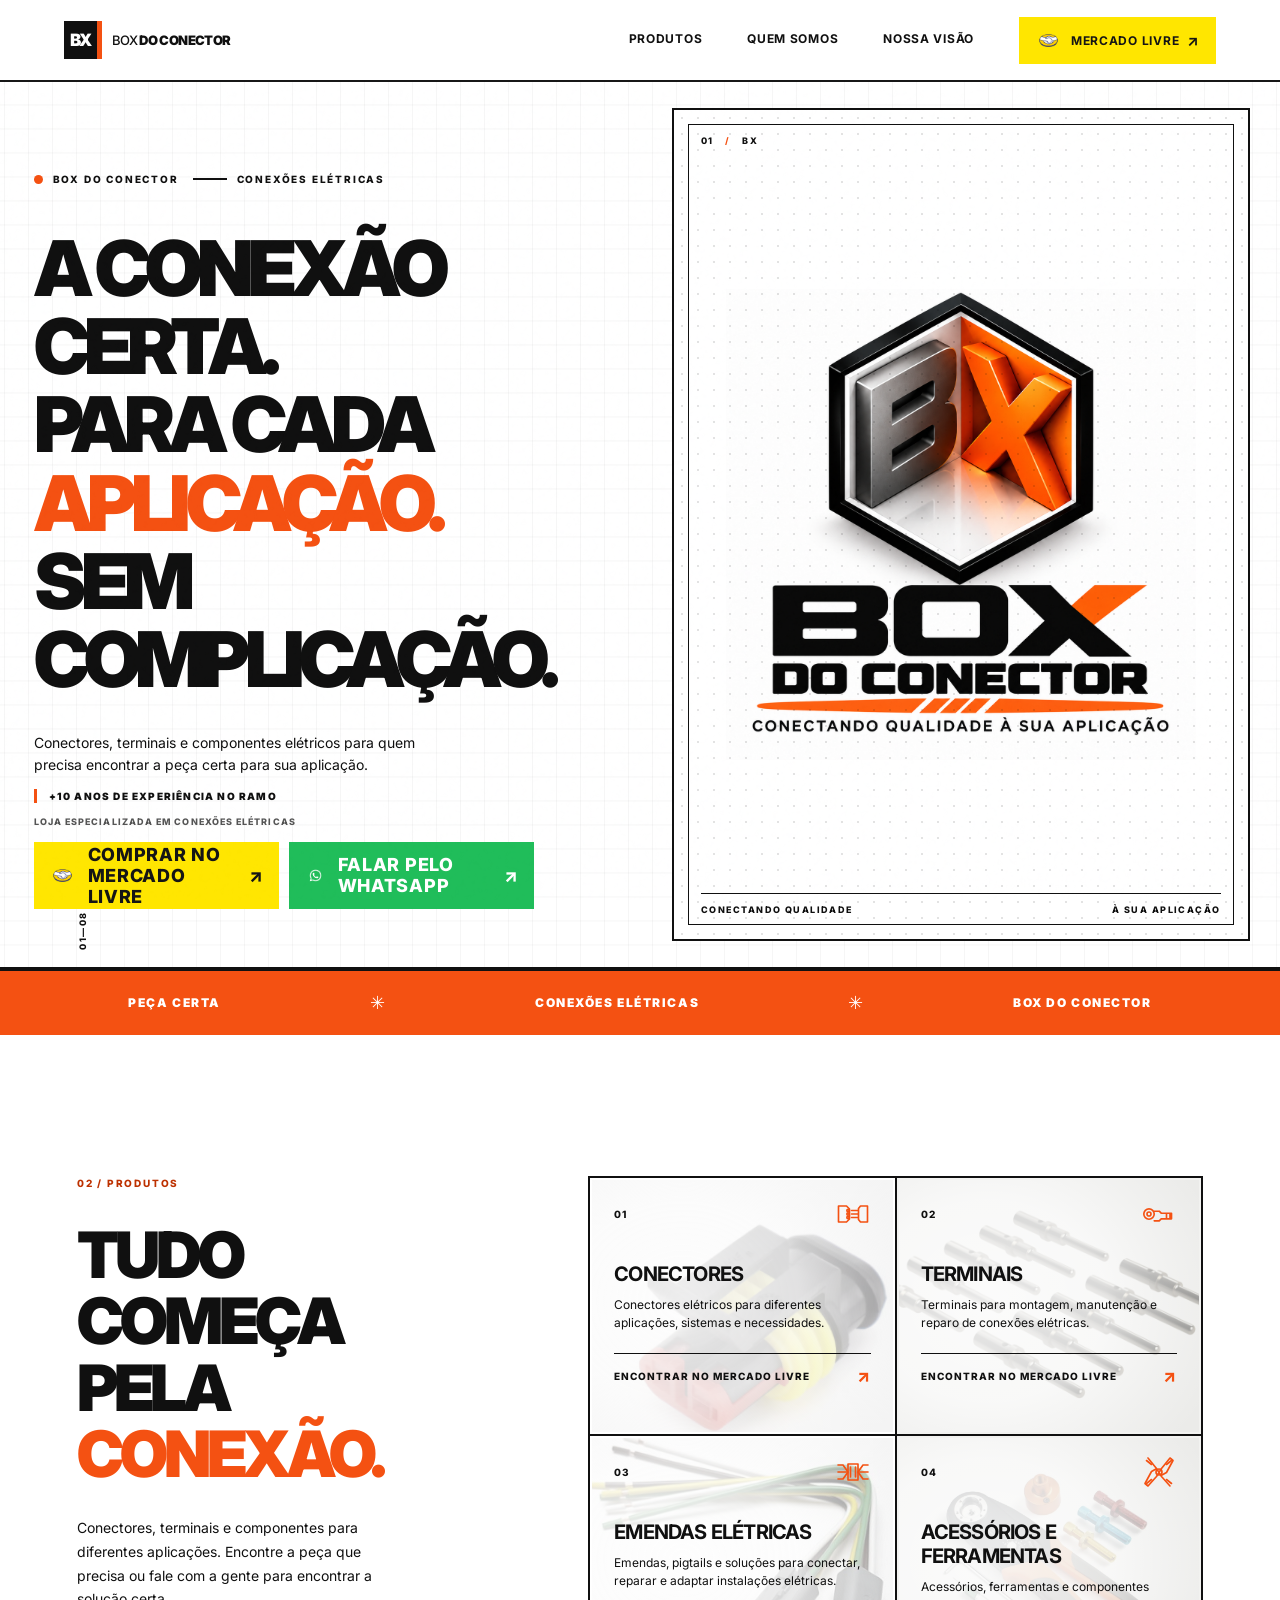
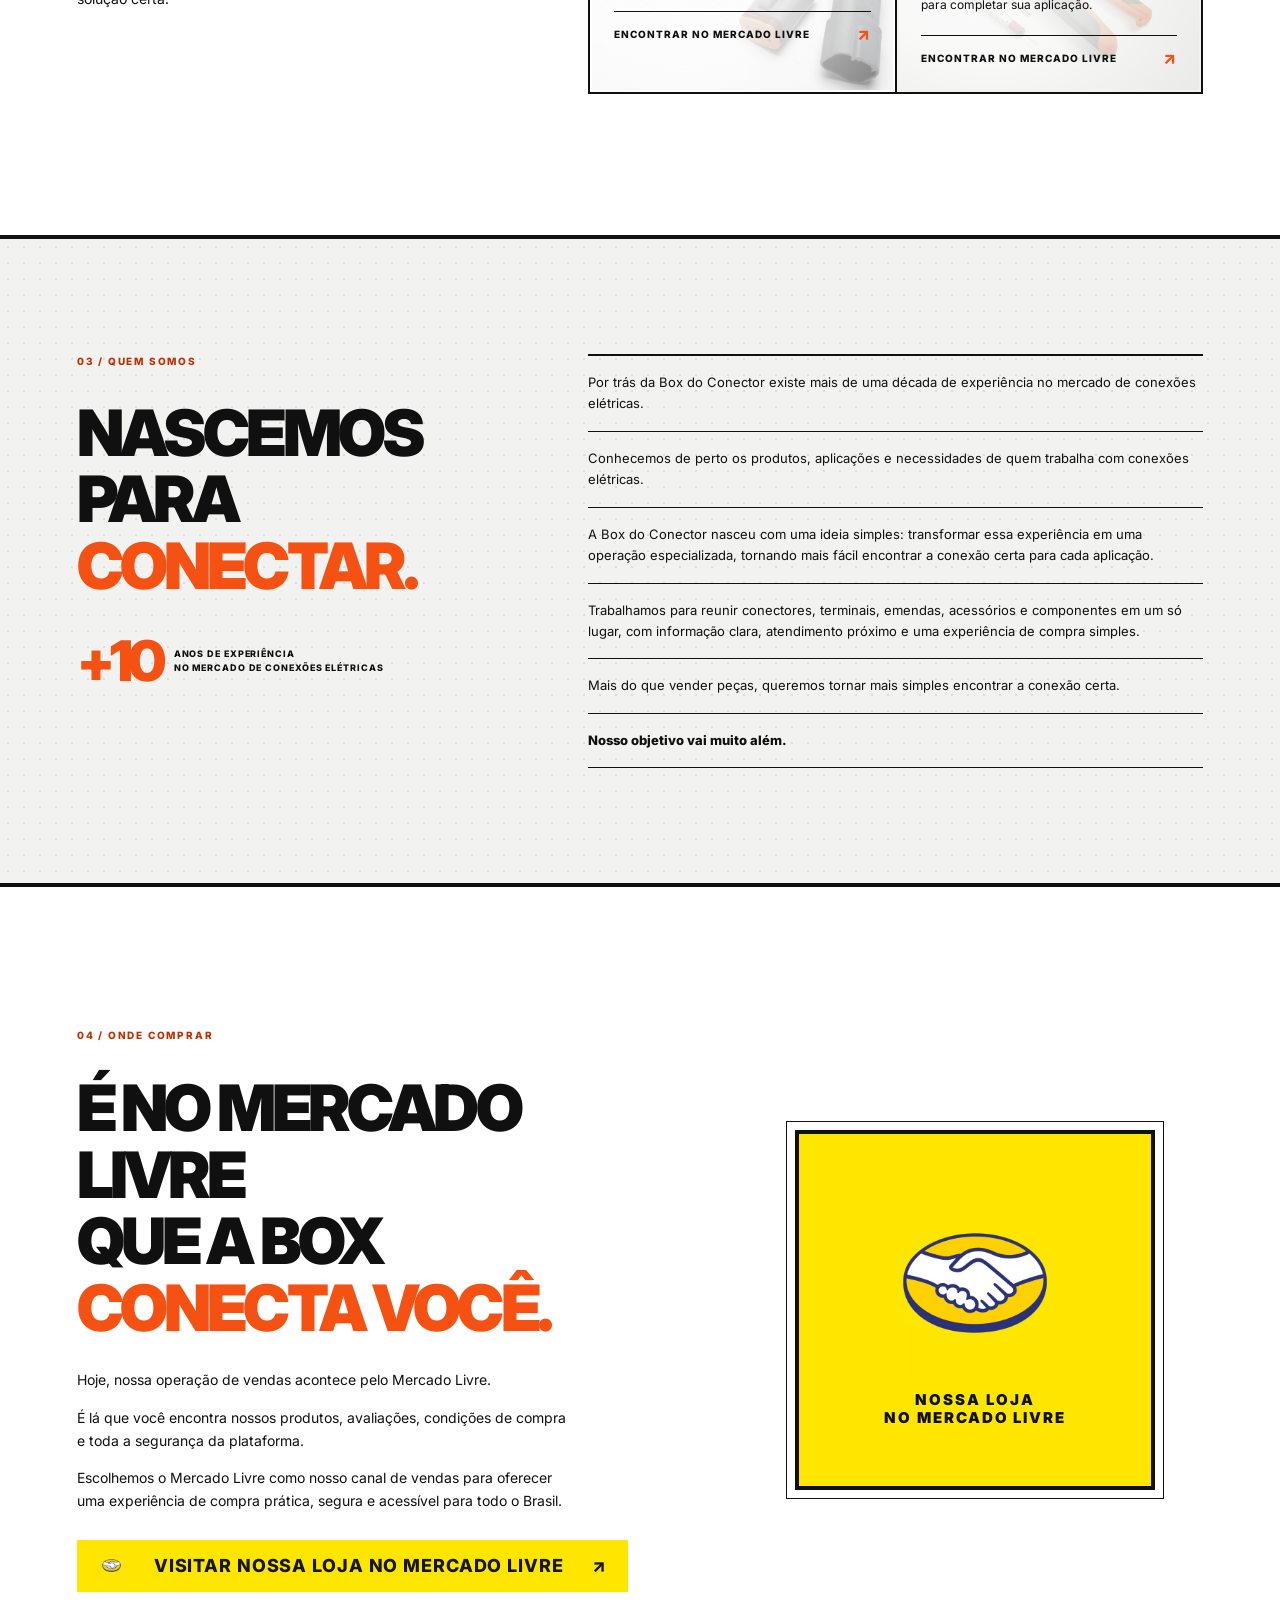
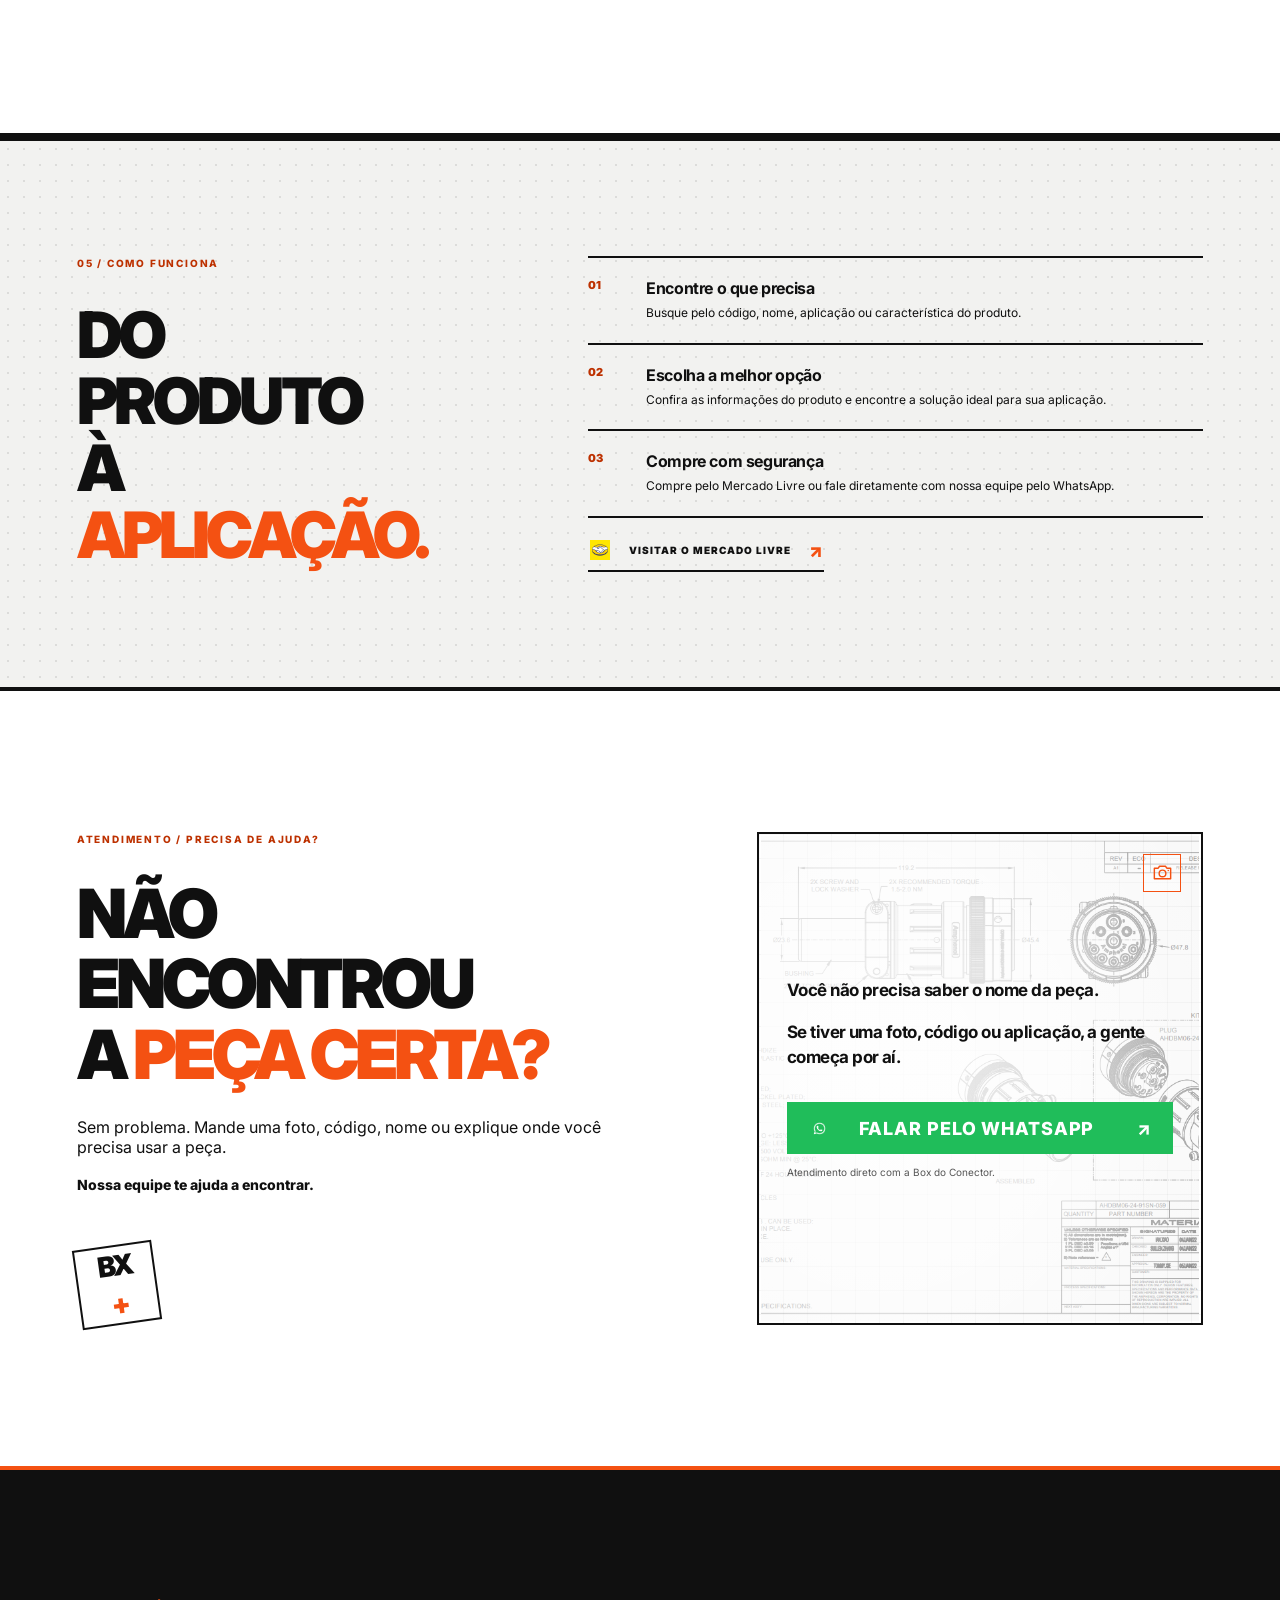
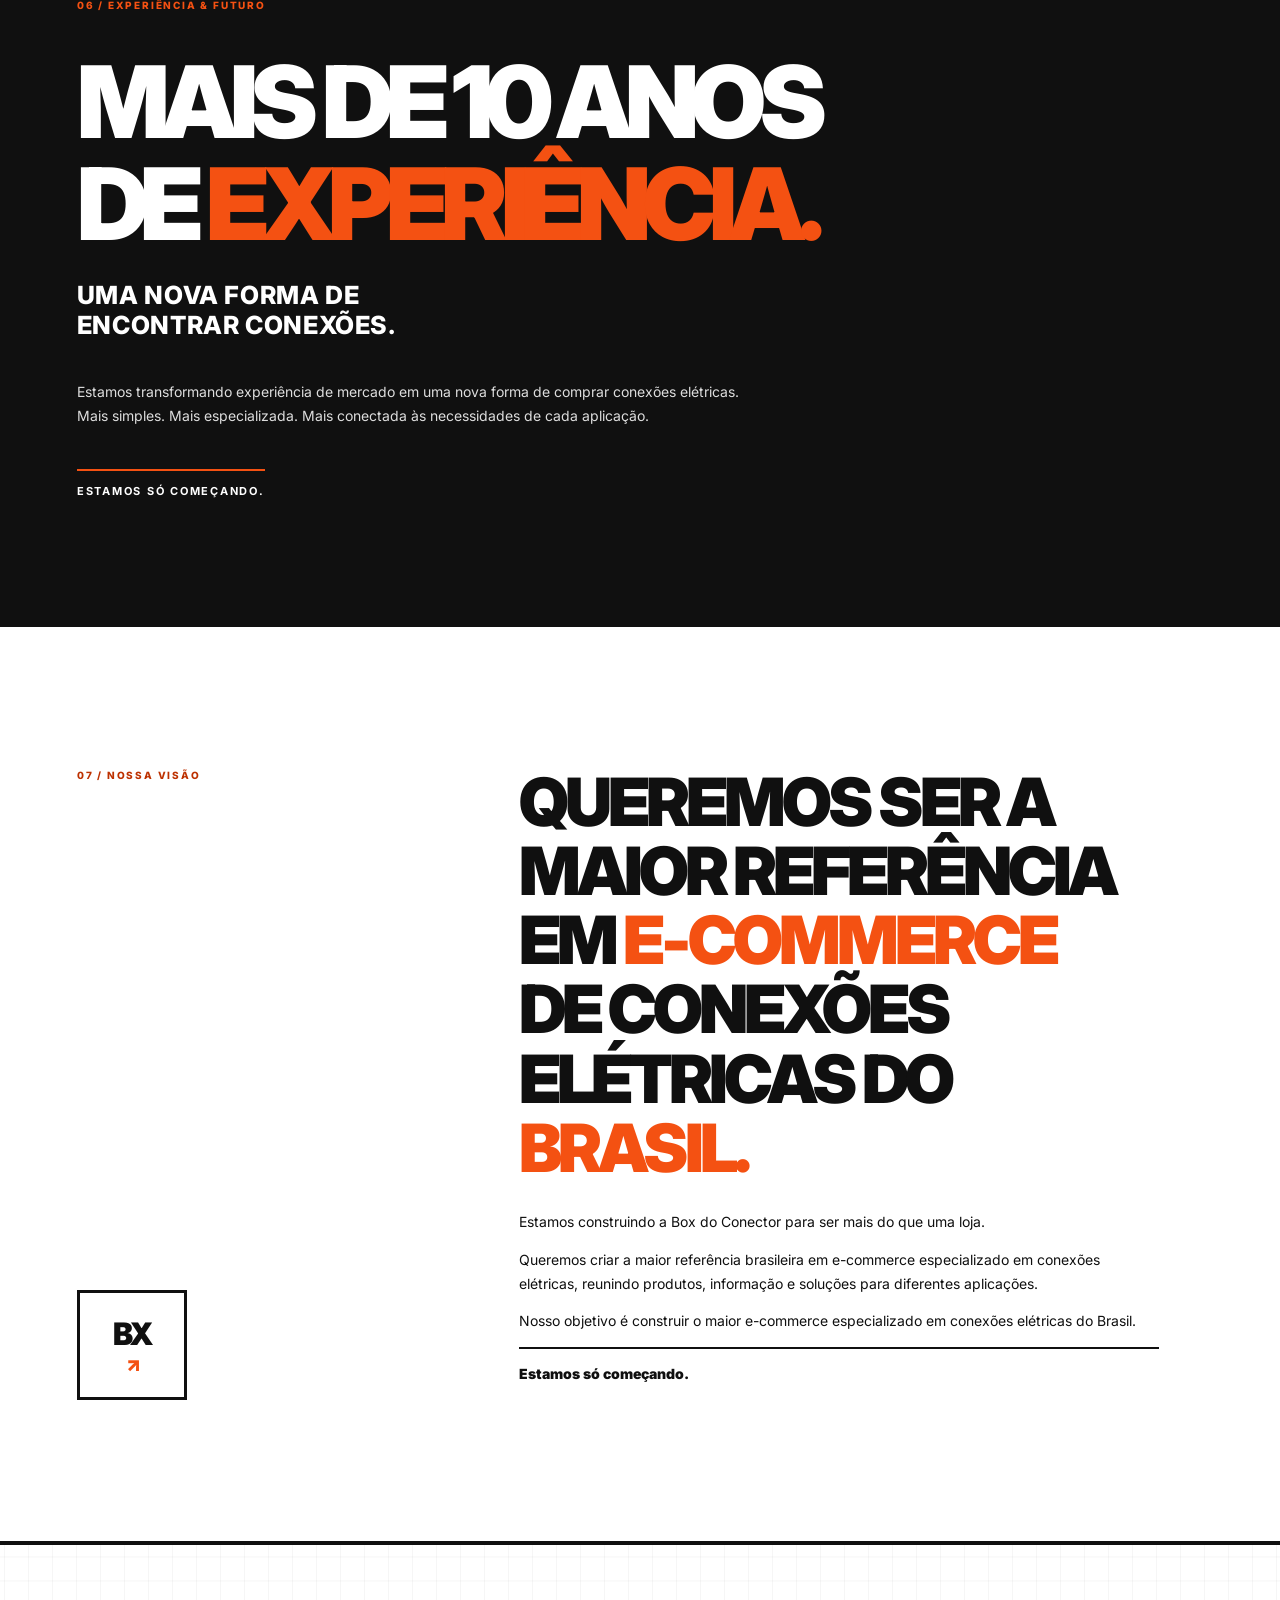
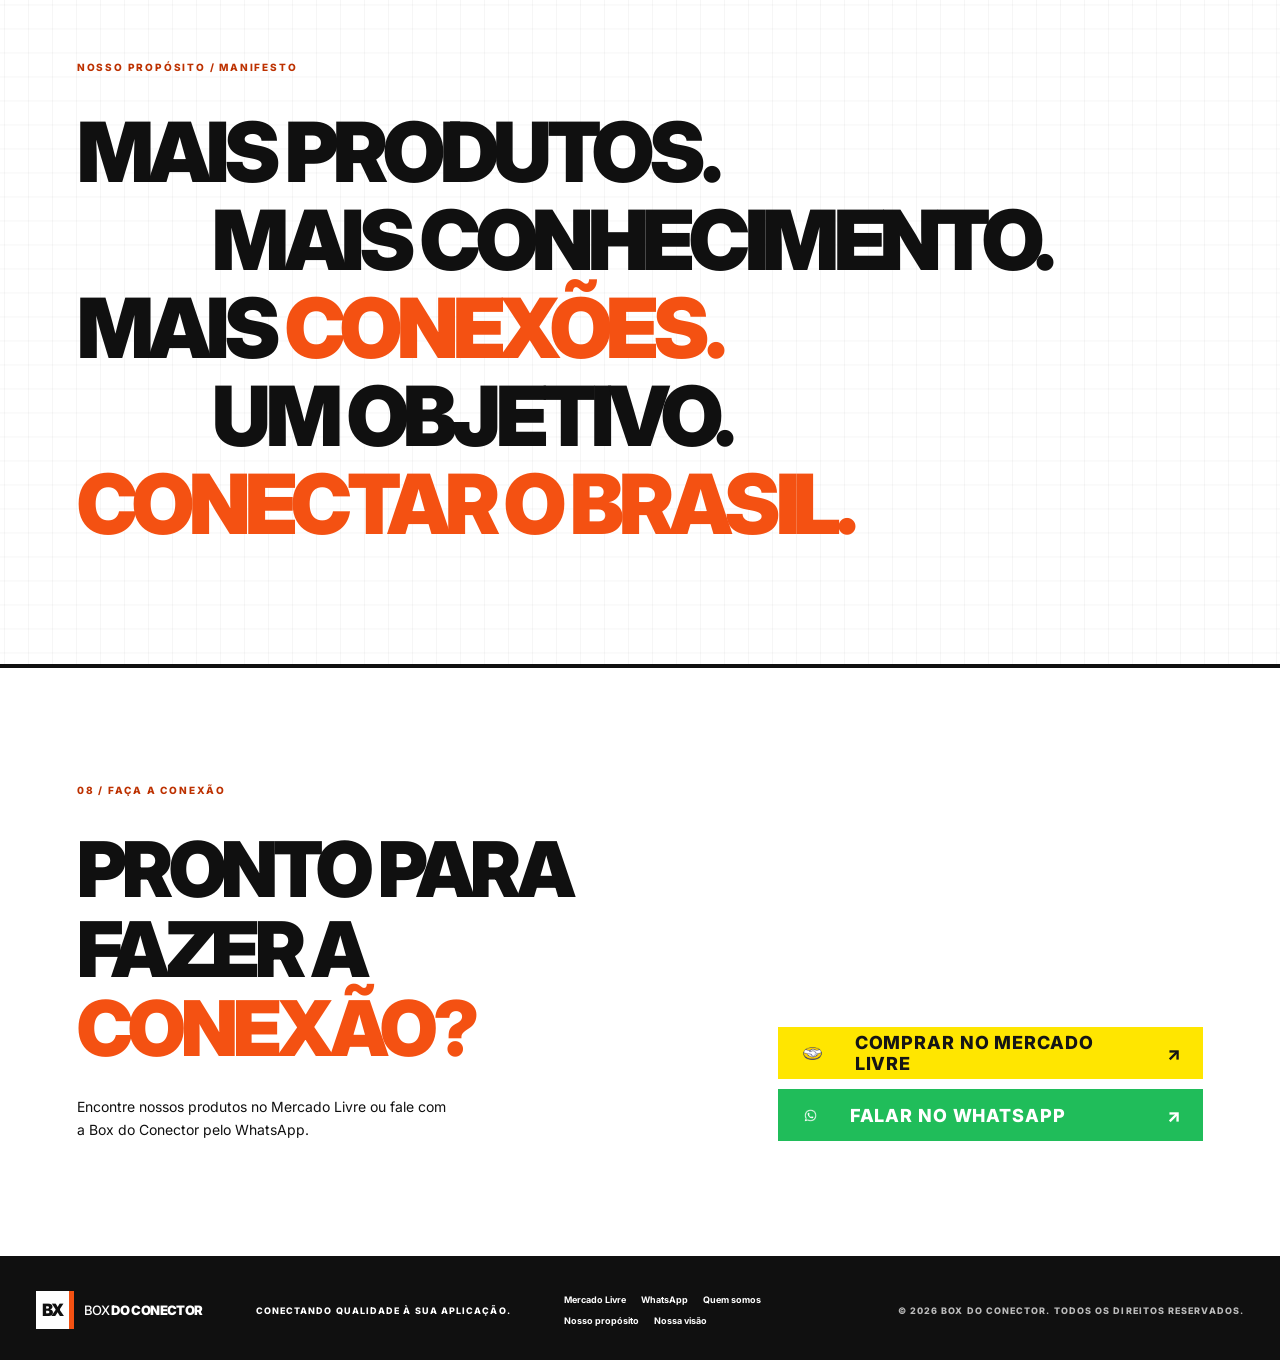
==== index.html @ 8b1589ef "Add files via upload" ====
<!doctype html>
<html lang="pt-BR">
  <head>
    <meta charset="utf-8" />
    <meta name="viewport" content="width=device-width, initial-scale=1" />
    <meta name="theme-color" content="#ffffff" />
    <meta name="description" content="Box do Conector: conectores, terminais e componentes elétricos. Mais de 10 anos de experiência no ramo de conexões elétricas." />
    <title>Box do Conector — Conectando qualidade à sua aplicação</title>
    <link rel="preconnect" href="https://fonts.googleapis.com" />
    <link rel="preconnect" href="https://fonts.gstatic.com" crossorigin />
    <link href="https://fonts.googleapis.com/css2?family=Inter:wght@400;500;600;700;800;900&display=swap" rel="stylesheet" />
    <link rel="stylesheet" href="styles.css" />
    <script src="config.js" defer></script>
    <script src="script.js" defer></script>
  </head>
  <body>
    <a class="skip-link" href="#conteudo">Pular para o conteúdo</a>
    <header class="site-header">
      <a class="brand" href="#inicio" aria-label="Box do Conector, início">
        <span class="brand-mark" aria-hidden="true">BX</span>
        <span class="brand-name">BOX <b>DO CONECTOR</b></span>
      </a>
      <button class="menu-toggle" type="button" aria-expanded="false" aria-controls="site-nav">
        <span class="menu-icon" aria-hidden="true"></span><span class="menu-label">Menu</span>
      </button>
      <nav class="site-nav" id="site-nav" aria-label="Navegação principal">
        <a href="#produtos">Produtos</a>
        <a href="#quem-somos">Quem somos</a>
        <a href="#visao">Nossa visão</a>
        <a class="nav-cta button-market external-link" data-destination="mercadoLivre" target="_blank" rel="noopener noreferrer"><img class="market-icon" src="mercado-livre.avif" alt="" /><span>Mercado Livre</span><span aria-hidden="true">↗</span></a>
      </nav>
    </header>

    <main id="conteudo">
      <section class="hero swiss-grid" id="inicio" aria-labelledby="hero-title">
        <div class="hero-copy">
          <p class="eyebrow"><span class="signal-dot"></span> BOX DO CONECTOR <span class="eyebrow-rule"></span> CONEXÕES ELÉTRICAS</p>
          <h1 id="hero-title">A CONEXÃO<br />CERTA.<br />PARA CADA<br /><span>APLICAÇÃO.</span><br />SEM<br />COMPLICAÇÃO.</h1>
          <div class="hero-bottom hero-bottom-stack">
            <p>Conectores, terminais e componentes elétricos para quem precisa encontrar a peça certa para sua aplicação.</p>
            <p class="experience-tag">+10 ANOS DE EXPERIÊNCIA NO RAMO</p>
            <p class="position-tag">LOJA ESPECIALIZADA EM CONEXÕES ELÉTRICAS</p>
            <div class="hero-actions">
              <a class="button button-market external-link" data-destination="mercadoLivre" target="_blank" rel="noopener noreferrer"><img class="market-icon" src="mercado-livre.avif" alt="" /><span>Comprar no Mercado Livre</span><span aria-hidden="true">↗</span></a>
              <a class="button button-whatsapp external-link" data-destination="whatsapp" target="_blank" rel="noopener noreferrer"><img class="whatsapp-icon" src="whatsapp.webp" alt="" /><span>Falar pelo WhatsApp</span><span aria-hidden="true">↗</span></a>
            </div>
          </div>
        </div>
        <div class="hero-art" aria-label="Logo Box do Conector">
          <div class="art-index">01 <span>/</span> BX</div>
          <img src="logo-box-do-conector.png" alt="Logo Box do Conector em laranja e preto" />
          <div class="art-caption"><span>CONECTANDO QUALIDADE</span><span>À SUA APLICAÇÃO</span></div>
        </div>
        <div class="hero-index" aria-hidden="true">01—08</div>
      </section>

      <section class="ticker" aria-label="Slogan da Box do Conector">
        <span>PEÇA CERTA</span><i aria-hidden="true">✳</i><span>CONEXÕES ELÉTRICAS</span><i aria-hidden="true">✳</i><span>BOX DO CONECTOR</span>
      </section>

      <section class="section solutions" id="produtos" aria-labelledby="products-title">
        <div class="section-heading">
          <p class="section-number">02 / PRODUTOS</p>
          <h2 id="products-title">TUDO<br />COMEÇA<br />PELA<br /><span>CONEXÃO.</span></h2>
          <p class="section-intro">Conectores, terminais e componentes para diferentes aplicações. Encontre a peça que precisa ou fale com a gente para encontrar a solução certa.</p>
        </div>
        <div class="solution-grid">
          <article class="solution-card card-connectors">
            <span class="card-number">01</span><svg class="card-symbol symbol-connectors" viewBox="0 0 36 36" aria-hidden="true"><path d="M3.5 10h8l3 3v10l-3 3h-8z"/><circle cx="13" cy="14.5" r="1.15"/><circle cx="13" cy="18" r="1.15"/><circle cx="13" cy="21.5" r="1.15"/><path d="M32.5 10h-7l-2 2.5v11l2 2.5h7zM16.5 14.5h7M16.5 18h7M16.5 21.5h7"/></svg>
            <h3>Conectores</h3><p>Conectores elétricos para diferentes aplicações, sistemas e necessidades.</p><a class="external-link" data-destination="mercadoLivre" target="_blank" rel="noopener noreferrer">Encontrar no Mercado Livre <span aria-hidden="true">↗</span></a>
          </article>
          <article class="solution-card card-muted card-terminals">
            <span class="card-number">02</span><svg class="card-symbol symbol-terminal" viewBox="0 0 36 36" aria-hidden="true"><circle cx="8" cy="18" r="5.2"/><circle cx="8" cy="18" r="2"/><path d="M13.2 15.2h5l2 2h10.3v5.6H20.2l-2 2h-5M25.5 17.2v5.6M29 17.2v5.6"/></svg>
            <h3>Terminais</h3><p>Terminais para montagem, manutenção e reparo de conexões elétricas.</p><a class="external-link" data-destination="mercadoLivre" target="_blank" rel="noopener noreferrer">Encontrar no Mercado Livre <span aria-hidden="true">↗</span></a>
          </article>
          <article class="solution-card card-splices">
            <span class="card-number">03</span><svg class="card-symbol symbol-splice" viewBox="0 0 36 36" aria-hidden="true"><path d="M3 11h5l5 7-5 7H3M33 11h-5l-5 7 5 7h5"/><path d="M13 10h10v16H13zM3 18h10M23 18h10"/><path d="M15.5 13v10M20.5 13v10"/></svg>
            <h3>Emendas elétricas</h3><p>Emendas, pigtails e soluções para conectar, reparar e adaptar instalações elétricas.</p><a class="external-link" data-destination="mercadoLivre" target="_blank" rel="noopener noreferrer">Encontrar no Mercado Livre <span aria-hidden="true">↗</span></a>
          </article>
          <article class="solution-card card-muted card-tools">
            <span class="card-number">04</span><svg class="card-symbol symbol-crimper" viewBox="0 0 36 36" aria-hidden="true"><path d="m7 4 8.5 10.5 2.5 4 2.5-4L29 4l3 2.5-6.5 12L21 21M29 32l-8.5-9.5-2.5-4-2.5 4L7 32l-3-2.5 6.5-12L15 15"/><circle cx="18" cy="18" r="3"/><path d="m5.5 6.5 5 4M30.5 6.5l-5 4M5.5 29.5l5-4M30.5 29.5l-5-4"/></svg>
            <h3>Acessórios e ferramentas</h3><p>Acessórios, ferramentas e componentes para completar sua aplicação.</p><a class="external-link" data-destination="mercadoLivre" target="_blank" rel="noopener noreferrer">Encontrar no Mercado Livre <span aria-hidden="true">↗</span></a>
          </article>
        </div>
      </section>

      <section class="process swiss-dots" id="quem-somos" aria-labelledby="about-title">
        <div class="process-title">
          <p class="section-number">03 / QUEM SOMOS</p>
          <h2 id="about-title">NASCEMOS<br />PARA<br /><span>CONECTAR.</span></h2>
          <div class="experience-number"><strong>+10</strong><span>ANOS DE EXPERIÊNCIA<br />NO MERCADO DE CONEXÕES ELÉTRICAS</span></div>
        </div>
        <div class="about-copy">
          <p>Por trás da Box do Conector existe mais de uma década de experiência no mercado de conexões elétricas.</p>
          <p>Conhecemos de perto os produtos, aplicações e necessidades de quem trabalha com conexões elétricas.</p>
          <p>A Box do Conector nasceu com uma ideia simples: transformar essa experiência em uma operação especializada, tornando mais fácil encontrar a conexão certa para cada aplicação.</p>
          <p>Trabalhamos para reunir conectores, terminais, emendas, acessórios e componentes em um só lugar, com informação clara, atendimento próximo e uma experiência de compra simples.</p>
          <p>Mais do que vender peças, queremos tornar mais simples encontrar a conexão certa.</p>
          <p class="about-emphasis">Nosso objetivo vai muito além.</p>
        </div>
      </section>

      <section class="market section" id="mercado-livre" aria-labelledby="market-title">
        <div class="market-copy">
          <p class="section-number">04 / ONDE COMPRAR</p>
          <h2 id="market-title">É NO MERCADO LIVRE<br />QUE A BOX <span>CONECTA VOCÊ.</span></h2>
          <p>Hoje, nossa operação de vendas acontece pelo Mercado Livre.</p>
          <p>É lá que você encontra nossos produtos, avaliações, condições de compra e toda a segurança da plataforma.</p>
          <p>Escolhemos o Mercado Livre como nosso canal de vendas para oferecer uma experiência de compra prática, segura e acessível para todo o Brasil.</p>
          <a class="button button-market external-link" data-destination="mercadoLivre" target="_blank" rel="noopener noreferrer"><img class="market-icon" src="mercado-livre.avif" alt="" /><span>Visitar nossa loja no Mercado Livre</span><span aria-hidden="true">↗</span></a>
        </div>
        <div class="market-stamp"><img src="mercado-livre.avif" alt="Logo do Mercado Livre" /><span>NOSSA LOJA<br />NO MERCADO LIVRE</span></div>
      </section>

      <section class="process swiss-dots" id="processo" aria-labelledby="process-title">
        <div class="process-title">
          <p class="section-number">05 / COMO FUNCIONA</p>
          <h2 id="process-title">DO<br />PRODUTO<br />À<br /><span>APLICAÇÃO.</span></h2>
        </div>
        <div class="steps-wrap">
          <ol class="steps">
            <li><span>01</span><div><h3>Encontre o que precisa</h3><p>Busque pelo código, nome, aplicação ou característica do produto.</p></div></li>
            <li><span>02</span><div><h3>Escolha a melhor opção</h3><p>Confira as informações do produto e encontre a solução ideal para sua aplicação.</p></div></li>
            <li><span>03</span><div><h3>Compre com segurança</h3><p>Compre pelo Mercado Livre ou fale diretamente com nossa equipe pelo WhatsApp.</p></div></li>
          </ol>
          <a class="text-link external-link" data-destination="mercadoLivre" target="_blank" rel="noopener noreferrer"><img class="market-icon" src="mercado-livre.avif" alt="" />Visitar o Mercado Livre <span aria-hidden="true">↗</span></a>
        </div>
      </section>

      <section class="contact section" id="contato" aria-labelledby="contact-title">
        <div class="contact-aside">
          <p class="section-number">ATENDIMENTO / PRECISA DE AJUDA?</p>
          <h2 id="contact-title">NÃO ENCONTROU<br />A <span>PEÇA CERTA?</span></h2>
          <p>Sem problema. Mande uma foto, código, nome ou explique onde você precisa usar a peça.</p>
          <p class="contact-extra">Nossa equipe te ajuda a encontrar.</p>
          <div class="contact-stamp">BX<span>+</span></div>
        </div>
        <div class="whatsapp-panel">
          <span class="whatsapp-panel-mark" aria-hidden="true"><svg viewBox="0 0 24 24"><path d="M3.5 7.5h4l1.4-2h6.2l1.4 2h4v11h-17z"/><circle cx="12" cy="13" r="3.5"/><path d="M18 10h.01"/></svg></span>
          <p>Você não precisa saber o nome da peça.</p>
          <p>Se tiver uma foto, código ou aplicação, a gente começa por aí.</p>
          <a class="button button-whatsapp external-link" data-destination="whatsapp" target="_blank" rel="noopener noreferrer"><img class="whatsapp-icon" src="whatsapp.webp" alt="" /><span>Falar pelo WhatsApp</span><span aria-hidden="true">↗</span></a>
          <span class="form-note">Atendimento direto com a Box do Conector.</span>
        </div>
      </section>

      <section class="statement" aria-label="Experiência e futuro da marca">
        <p class="section-number">06 / EXPERIÊNCIA &amp; FUTURO</p>
        <h2>MAIS DE 10 ANOS<br />DE <span>EXPERIÊNCIA.</span></h2>
        <p class="statement-sub">UMA NOVA FORMA DE<br />ENCONTRAR CONEXÕES.</p>
        <p class="statement-copy">Estamos transformando experiência de mercado em uma nova forma de comprar conexões elétricas.<br />Mais simples. Mais especializada. Mais conectada às necessidades de cada aplicação.</p>
        <strong>ESTAMOS SÓ COMEÇANDO.</strong>
      </section>

      <section class="vision section" id="visao" aria-labelledby="vision-title">
        <div class="vision-label"><p class="section-number">07 / NOSSA VISÃO</p><span class="vision-symbol" aria-hidden="true">BX<br /><i>↗</i></span></div>
        <div class="vision-copy">
          <h2 id="vision-title">QUEREMOS SER A<br />MAIOR REFERÊNCIA<br />EM <em>E-COMMERCE</em><br />DE CONEXÕES<br />ELÉTRICAS DO<br /><span>BRASIL.</span></h2>
          <p>Estamos construindo a Box do Conector para ser mais do que uma loja.</p>
          <p>Queremos criar a maior referência brasileira em e-commerce especializado em conexões elétricas, reunindo produtos, informação e soluções para diferentes aplicações.</p>
          <p>Nosso objetivo é construir o maior e-commerce especializado em conexões elétricas do Brasil.</p>
          <p class="vision-close">Estamos só começando.</p>
        </div>
      </section>

      <section class="manifesto swiss-grid" id="manifesto" aria-label="Manifesto da Box do Conector">
        <p class="section-number">NOSSO PROPÓSITO / MANIFESTO</p>
        <div class="manifesto-lines"><p>MAIS PRODUTOS.</p><p>MAIS CONHECIMENTO.</p><p>MAIS <span>CONEXÕES.</span></p><p>UM OBJETIVO.</p><p><span>CONECTAR O BRASIL.</span></p></div>
      </section>

      <section class="final-cta" aria-labelledby="final-title">
        <div><p class="section-number">08 / FAÇA A CONEXÃO</p><h2 id="final-title">PRONTO PARA<br />FAZER A <span>CONEXÃO?</span></h2><p>Encontre nossos produtos no Mercado Livre ou fale com a Box do Conector pelo WhatsApp.</p></div>
        <div class="final-actions">
          <a class="button button-market external-link" data-destination="mercadoLivre" target="_blank" rel="noopener noreferrer"><img class="market-icon" src="mercado-livre.avif" alt="" /><span>Comprar no Mercado Livre</span><span aria-hidden="true">↗</span></a>
          <a class="button button-whatsapp external-link" data-destination="whatsapp" target="_blank" rel="noopener noreferrer"><img class="whatsapp-icon" src="whatsapp.webp" alt="" /><span>Falar no WhatsApp</span><span aria-hidden="true">↗</span></a>
        </div>
      </section>
    </main>

    <footer class="site-footer">
      <a class="brand footer-brand" href="#inicio"><span class="brand-mark" aria-hidden="true">BX</span><span class="brand-name">BOX <b>DO CONECTOR</b></span></a>
      <p>CONECTANDO QUALIDADE À SUA APLICAÇÃO.</p>
      <nav class="footer-links" aria-label="Links do rodapé">
        <a class="external-link" data-destination="mercadoLivre" target="_blank" rel="noopener noreferrer">Mercado Livre</a>
        <a class="external-link" data-destination="whatsapp" target="_blank" rel="noopener noreferrer">WhatsApp</a>
        <a href="#quem-somos">Quem somos</a><a href="#manifesto">Nosso propósito</a><a href="#visao">Nossa visão</a>
      </nav>
      <span class="copyright">© 2026 BOX DO CONECTOR. TODOS OS DIREITOS RESERVADOS.</span>
    </footer>
  </body>
</html>
---- styles.css ----
:root {
  color-scheme: light;
  --ink: #101010;
  --paper: #fff;
  --muted: #f2f2f0;
  --orange: #f45112;
  --orange-dark: #bd3100;
  --line: #171717;
  --content: 1480px;
  font-family: Inter, Arial, sans-serif;
  font-synthesis: none;
  text-rendering: optimizeLegibility;
  -webkit-font-smoothing: antialiased;
}
* { box-sizing: border-box; }
html { scroll-behavior: smooth; }
body { margin: 0; background: var(--paper); color: var(--ink); }
body::after { content: ""; position: fixed; inset: 0; pointer-events: none; z-index: 5; opacity: .025; background-image: url("data:image/svg+xml,%3Csvg viewBox='0 0 180 180' xmlns='http://www.w3.org/2000/svg'%3E%3Cfilter id='n'%3E%3CfeTurbulence type='fractalNoise' baseFrequency='.9' numOctaves='3' stitchTiles='stitch'/%3E%3C/filter%3E%3Crect width='100%25' height='100%25' filter='url(%23n)' opacity='.3'/%3E%3C/svg%3E"); }
a { color: inherit; text-decoration: none; }
button, input, textarea { font: inherit; }
.skip-link { position: absolute; top: -100px; left: 1rem; z-index: 20; padding: .8rem 1rem; background: var(--orange); color: #fff; font-weight: 700; }
.skip-link:focus { top: 1rem; }
.site-header { height: 82px; max-width: var(--content); margin: auto; padding: 0 5%; display: flex; align-items: center; justify-content: space-between; border-bottom: 2px solid var(--line); position: relative; z-index: 10; background: var(--paper); }
.brand { display: inline-flex; align-items: center; gap: 10px; font-size: 13px; letter-spacing: -.05em; font-weight: 500; }
.brand-mark { width: 38px; height: 38px; display: grid; place-items: center; background: var(--ink); color: white; font-weight: 900; letter-spacing: -.1em; font-size: 17px; border-right: 5px solid var(--orange); }
.brand-name b { font-weight: 900; }
.site-nav { display: flex; align-items: center; height: 100%; gap: clamp(20px, 3.5vw, 52px); font-size: 12px; text-transform: uppercase; letter-spacing: .06em; font-weight: 700; }
.site-nav a:not(.nav-cta) { height: 100%; display: grid; align-items: center; border-bottom: 3px solid transparent; transition: border-color .15s; }
.site-nav a:not(.nav-cta):hover { border-color: var(--orange); }
.nav-cta { padding: 10px 14px; transition: background .15s; }
.menu-toggle { display: none; }
.hero { max-width: var(--content); margin: auto; min-height: 650px; display: grid; grid-template-columns: 1.05fr .95fr; position: relative; border-bottom: 4px solid var(--ink); }
.swiss-grid { background-image: linear-gradient(rgba(0,0,0,.035) 1px, transparent 1px), linear-gradient(90deg, rgba(0,0,0,.035) 1px, transparent 1px); background-size: 24px 24px; background-position: center; }
.hero-copy { padding: clamp(54px, 7vw, 100px) 30px 58px 5%; display: flex; flex-direction: column; align-items: flex-start; }
.eyebrow, .section-number { margin: 0; font-size: 10px; line-height: 1.5; letter-spacing: .18em; font-weight: 800; text-transform: uppercase; }
.eyebrow { display: flex; align-items: center; gap: 10px; }
.signal-dot { width: 9px; height: 9px; border-radius: 50%; background: var(--orange); }
.eyebrow-rule { width: 34px; height: 2px; background: var(--ink); margin-left: 4px; }
h1, h2, h3, p { margin-top: 0; }
.hero h1 { margin: 43px 0 32px; max-width: 10ch; font-size: clamp(58px, 6vw, 86px); letter-spacing: -.075em; line-height: 1.02; font-weight: 900; }
.hero h1 span { color: var(--orange); }
.hero-bottom { width: min(100%, 500px); display: flex; align-items: center; justify-content: space-between; gap: 22px; margin-top: auto; }
.hero-bottom p { max-width: 230px; margin: 0; font-size: 14px; line-height: 1.6; }
.button { min-height: 52px; padding: 0 19px; border: 2px solid var(--ink); display: inline-flex; align-items: center; justify-content: space-between; gap: 28px; font-size: 11px; text-transform: uppercase; letter-spacing: .08em; font-weight: 800; cursor: pointer; transition: background .15s, color .15s, border-color .15s; }
.button span { font-size: 18px; }
.button-dark { background: var(--ink); color: #fff; }
.button-dark:hover { border-color: var(--orange); background: var(--orange); }
.hero-art { min-height: 600px; align-self: stretch; margin: 26px 5% 26px 0; border: 2px solid var(--ink); background-color: var(--paper); background-image: radial-gradient(rgba(0,0,0,.11) .75px, transparent .75px); background-size: 16px 16px; position: relative; display: grid; place-items: center; overflow: hidden; }
.hero-art::before { content: ""; position: absolute; inset: 14px; border: 1px solid var(--ink); pointer-events: none; }
.hero-art img { position: relative; width: min(82%, 520px); height: auto; mix-blend-mode: multiply; }
.art-index, .art-caption { position: absolute; z-index: 1; left: 27px; right: 27px; font-size: 9px; text-transform: uppercase; letter-spacing: .16em; font-weight: 800; }
.art-index { top: 25px; }
.art-index span { color: var(--orange); margin: 0 8px; }
.art-caption { bottom: 24px; display: flex; justify-content: space-between; border-top: 1px solid var(--ink); padding-top: 10px; }
.hero-index { position: absolute; bottom: 17px; left: 6%; font-size: 9px; letter-spacing: .18em; font-weight: 800; writing-mode: vertical-rl; transform: rotate(180deg); }
.ticker { min-height: 64px; padding: 12px 5%; display: flex; align-items: center; justify-content: space-around; gap: 20px; background: var(--orange); color: #fff; font-size: 12px; font-weight: 900; letter-spacing: .13em; }
.ticker i { font-size: 18px; font-style: normal; }
.section { max-width: var(--content); margin: auto; padding: clamp(80px, 11vw, 150px) 6%; }
.solutions { display: grid; grid-template-columns: .8fr 1.2fr; gap: 9%; }
.section-number { color: var(--orange-dark); }
.section-heading h2, .process-title h2, .contact h2 { max-width: 11ch; margin: 31px 0 28px; font-size: clamp(40px, 5vw, 66px); line-height: 1.04; letter-spacing: -.06em; font-weight: 900; }
.section-heading h2 span, .process-title h2 span, .contact h2 span { color: var(--orange); }
.section-intro { max-width: 300px; font-size: 14px; line-height: 1.7; }
.solution-grid { display: grid; grid-template-columns: repeat(2, 1fr); border-top: 2px solid var(--ink); border-left: 2px solid var(--ink); align-self: start; }
.solution-card { min-height: 258px; padding: 24px; position: relative; isolation: isolate; overflow: hidden; border-right: 2px solid var(--ink); border-bottom: 2px solid var(--ink); transition: background .16s, color .16s; }
.solution-card::before { content: ""; position: absolute; inset: 2px; z-index: -1; pointer-events: none; opacity: .52; filter: grayscale(.12) saturate(.8) contrast(.9); mix-blend-mode: multiply; }
.solution-card::after { content: ""; position: absolute; inset: 2px; z-index: 0; pointer-events: none; background: radial-gradient(ellipse 82% 84% at 30% 48%, rgba(255,255,255,.82) 0%, rgba(255,255,255,.68) 48%, rgba(255,255,255,.3) 76%, rgba(255,255,255,0) 100%); }
.solution-card > * { position: relative; z-index: 1; }
.card-connectors::before { background-image: url("card-conectores.png"); background-repeat: no-repeat; background-size: cover; background-position: center 50%; }
.card-terminals::before { background-image: url("card-terminais.png"); background-repeat: no-repeat; background-size: cover; background-position: center 50%; }
.card-splices::before { background-image: url("card-emendas.png"); background-repeat: no-repeat; background-size: cover; background-position: center 46%; }
.card-tools::before { background-image: url("card-acessorios.png"); background-repeat: no-repeat; background-size: cover; background-position: center 50%; }
.solution-card:hover { background: var(--ink); color: white; }
.solution-card:hover::before { opacity: .22; }
.solution-card:hover::after { opacity: .08; }
.card-muted { background: var(--muted); }
.card-number { font-size: 10px; letter-spacing: .12em; font-weight: 800; }
.card-symbol { position: absolute; top: 18px; right: 24px; display: inline-block; width: 36px; height: 36px; fill: none; stroke: var(--orange); stroke-width: 1.65; stroke-linecap: round; stroke-linejoin: round; color: var(--orange); }
.solution-card h3 { margin: 40px 0 10px; font-size: 20px; letter-spacing: -.04em; text-transform: uppercase; }
.solution-card p { max-width: 255px; margin-bottom: 20px; font-size: 12px; line-height: 1.55; }
.solution-card a { display: flex; align-items: center; justify-content: space-between; border-top: 1px solid currentColor; padding-top: 12px; font-size: 10px; letter-spacing: .1em; text-transform: uppercase; font-weight: 800; }
.solution-card a span { color: var(--orange); font-size: 17px; }
.process { max-width: var(--content); margin: auto; padding: clamp(70px, 9vw, 120px) 6%; border-top: 4px solid var(--ink); border-bottom: 4px solid var(--ink); display: grid; grid-template-columns: .8fr 1.2fr; gap: 9%; background-color: var(--muted); background-image: radial-gradient(rgba(0,0,0,.09) .75px, transparent .75px); background-size: 16px 16px; }
.process-title h2 { margin-bottom: 0; }
.steps { list-style: none; padding: 0; margin: 0; }
.steps li { display: grid; grid-template-columns: 40px 1fr; gap: 18px; align-items: start; padding: 20px 0; border-top: 2px solid var(--ink); }
.steps li:last-child { border-bottom: 2px solid var(--ink); }
.steps li > span:first-child { color: var(--orange-dark); font-size: 11px; font-weight: 900; }
.steps h3 { margin: 0 0 6px; font-size: 16px; letter-spacing: -.025em; }
.steps p { margin: 0; font-size: 12px; line-height: 1.55; }
.contact { display: grid; grid-template-columns: 1fr .82fr; gap: 12%; }
.contact-aside { position: relative; }
.contact h2 { font-size: clamp(40px, 5.3vw, 70px); }
.contact-aside > p:last-of-type { max-width: 370px; font-size: 14px; line-height: 1.7; }
.contact-stamp { margin-top: 48px; width: 80px; height: 80px; border: 2px solid var(--ink); display: grid; place-items: center; font-size: 28px; font-weight: 900; letter-spacing: -.1em; transform: rotate(-8deg); }
.contact-stamp span { color: var(--orange); }
.button-orange { margin-top: 24px; background: var(--orange); color: #fff; border-color: var(--orange); width: 100%; }
.button-orange:hover { background: var(--ink); border-color: var(--ink); }
.form-note { color: #555; font-size: 10px; margin: 0; }
.site-footer { max-width: var(--content); min-height: 100px; padding: 24px 36px; margin: auto; background: var(--ink); color: white; display: flex; align-items: center; justify-content: space-between; gap: 20px; }
.footer-brand .brand-mark { background: #fff; color: var(--ink); border-color: var(--orange); }
.site-footer > p, .copyright { margin: 0; font-size: 9px; font-weight: 800; letter-spacing: .12em; }
.copyright { color: #bbb; }
.hero h1 { font-size: clamp(54px, 6vw, 80px); }
.hero-bottom-stack { align-items: flex-start; flex-direction: column; justify-content: flex-start; gap: 13px; }
.hero-bottom-stack p { max-width: 390px; }
.experience-tag { margin: 0; padding-left: 12px; border-left: 3px solid var(--orange); font-size: 10px !important; line-height: 1.4 !important; letter-spacing: .12em; font-weight: 900; }
.hero-actions, .final-actions { display: flex; flex-wrap: wrap; gap: 10px; }
.hero-actions .button { min-height: 50px; min-width: 220px; flex: 1 1 0; padding: 0 13px; gap: 11px; font-size: 9px; }
.position-tag { margin: -4px 0 0; color: #555; font-size: 9px !important; line-height: 1.4 !important; letter-spacing: .12em; font-weight: 800; }
.button-market { background: #ffe600; border-color: #ffe600; color: #151515; }
.button-market:hover { background: #f4d800; border-color: #f4d800; color: #111; }
.button-whatsapp { background: #20bd5a; border-color: #20bd5a; color: #fff; }
.button-whatsapp:hover { background: #159447; border-color: #159447; color: #fff; }
.market-icon { width: 28px; height: 23px; object-fit: contain; flex: 0 0 auto; }
.whatsapp-icon { width: 23px; height: 23px; object-fit: contain; filter: brightness(0) invert(1); flex: 0 0 auto; }
.text-link .market-icon { width: 23px; height: 20px; }
.button-market > span:nth-child(2), .button-whatsapp > span:nth-child(2) { flex: 1; text-align: left; }
.nav-cta.button-market { display: inline-flex !important; align-items: center; justify-content: center; gap: 8px; border: 2px solid #ffe600; color: #151515; }
.nav-cta.button-market > span:nth-child(2) { flex: 0 1 auto; text-align: left; }
.nav-cta.button-market > span:last-child { color: #151515; margin: 0; font-size: 15px; }
.button-light { background: white; color: var(--ink); }
.button-light:hover { background: var(--orange); border-color: var(--orange); color: #fff; }
.about-copy { border-top: 2px solid var(--ink); }
.about-copy p { margin: 0; padding: 16px 0; border-bottom: 1px solid var(--ink); font-size: 13px; line-height: 1.65; }
.about-copy .about-emphasis { font-weight: 800; }
.experience-number { margin-top: 36px; display: flex; align-items: center; gap: 13px; }
.experience-number strong { color: var(--orange); font-size: 56px; line-height: .9; letter-spacing: -.09em; font-weight: 900; }
.experience-number span { font-size: 9px; letter-spacing: .1em; font-weight: 800; line-height: 1.5; }
.market { display: grid; grid-template-columns: 1.1fr .9fr; gap: 10%; align-items: center; border-bottom: 4px solid var(--ink); }
.market h2, .vision h2, .final-cta h2 { max-width: 15ch; margin: 32px 0 27px; font-size: clamp(38px, 5vw, 64px); line-height: 1.04; letter-spacing: -.06em; font-weight: 900; }
.market h2 span, .vision h2 span, .final-cta h2 span { color: var(--orange); }
.market-copy > p:not(.section-number) { max-width: 490px; font-size: 14px; line-height: 1.65; }
.market-copy .button { margin-top: 14px; }
.market-stamp { width: min(100%, 360px); aspect-ratio: 1; border: 4px solid var(--ink); outline: 1px solid var(--ink); outline-offset: 8px; margin: 20px auto; padding: 26px; display: flex; flex-direction: column; align-items: center; justify-content: center; gap: 18px; background: #ffe600; font-weight: 900; text-align: center; }
.market-stamp img { width: 78%; max-height: 180px; object-fit: contain; }
.market-stamp span { font-size: 15px; line-height: 1.2; letter-spacing: .13em; }
.text-link { display: inline-flex; align-items: center; gap: 18px; margin-top: 22px; border-bottom: 2px solid var(--ink); padding: 0 0 9px; font-size: 10px; letter-spacing: .1em; text-transform: uppercase; font-weight: 900; }
.text-link span { color: var(--orange); font-size: 18px; }
.contact-extra { font-weight: 800; }
.whatsapp-panel { padding: 28px; border: 2px solid var(--ink); position: relative; isolation: isolate; overflow: hidden; background-color: #fff; background-image: linear-gradient(rgba(0,0,0,.035) 1px, transparent 1px), linear-gradient(90deg, rgba(0,0,0,.035) 1px, transparent 1px); background-size: 24px 24px; display: flex; flex-direction: column; align-items: flex-start; justify-content: center; }
.whatsapp-panel::before { content: ""; position: absolute; inset: 2px; z-index: -1; pointer-events: none; background: url("whatsapp-blueprint.png") no-repeat center 48% / cover; opacity: .44; filter: grayscale(.12) saturate(.8) contrast(.9); mix-blend-mode: multiply; }
.whatsapp-panel::after { content: ""; position: absolute; inset: 2px; z-index: 0; pointer-events: none; background: radial-gradient(ellipse 82% 84% at 28% 48%, rgba(255,255,255,.84) 0%, rgba(255,255,255,.68) 48%, rgba(255,255,255,.3) 76%, rgba(255,255,255,0) 100%); }
.whatsapp-panel > *:not(.whatsapp-panel-mark) { position: relative; z-index: 1; }
.whatsapp-panel-mark { position: absolute; top: 20px; right: 20px; z-index: 1; width: 38px; height: 38px; display: grid; place-items: center; border: 1px solid var(--orange); background: rgba(255,255,255,.25); color: var(--orange); }
.whatsapp-panel-mark svg { width: 23px; height: 23px; fill: none; stroke: currentColor; stroke-width: 1.5; stroke-linecap: round; stroke-linejoin: round; }
.whatsapp-panel p { max-width: 360px; font-size: 17px; line-height: 1.45; font-weight: 700; letter-spacing: -.03em; }
.whatsapp-panel .button { width: 100%; margin: 16px 0 12px; }
.statement { max-width: var(--content); margin: auto; padding: clamp(72px, 10vw, 130px) 6%; background: var(--ink); color: #fff; border-top: 4px solid var(--orange); }
.statement .section-number { color: var(--orange); }
.statement h2 { margin: 38px 0 25px; font-size: clamp(46px, 8vw, 100px); line-height: 1.02; letter-spacing: -.075em; font-weight: 900; }
.statement h2 span { color: var(--orange); }
.statement-sub { margin: 0 0 40px; font-size: clamp(16px, 2.5vw, 25px); line-height: 1.2; letter-spacing: .025em; font-weight: 800; }
.statement-copy { max-width: 700px; margin: 0 0 40px; color: #ddd; font-size: 14px; line-height: 1.75; }
.statement > strong { display: inline-block; padding-top: 13px; border-top: 2px solid var(--orange); font-size: 11px; letter-spacing: .16em; }
.vision { display: grid; grid-template-columns: .65fr 1.35fr; gap: 10%; border-bottom: 4px solid var(--ink); }
.vision-label { display: flex; flex-direction: column; justify-content: space-between; }
.vision-symbol { width: 110px; height: 110px; margin-top: 70px; border: 3px solid var(--ink); display: grid; place-content: center; text-align: center; font-size: 31px; font-weight: 900; letter-spacing: -.1em; }
.vision-symbol i { color: var(--orange); font-size: 20px; font-style: normal; }
.vision h2 { margin-top: 0; font-size: clamp(38px, 5.2vw, 68px); line-height: 1.04; }
.vision h2 em { color: var(--orange); font-style: normal; }
.vision-copy > p { max-width: 640px; font-size: 14px; line-height: 1.7; }
.vision-copy .vision-close { padding-top: 13px; border-top: 2px solid var(--ink); font-weight: 900; }
.manifesto { max-width: var(--content); margin: auto; padding: clamp(70px, 9vw, 115px) 6%; border-bottom: 4px solid var(--ink); }
.manifesto-lines { margin-top: 34px; }
.manifesto-lines p { width: fit-content; margin: 0; font-size: clamp(34px, 7vw, 83px); line-height: 1.06; letter-spacing: -.065em; font-weight: 900; }
.manifesto-lines p:nth-child(2), .manifesto-lines p:nth-child(4) { margin-left: 12%; }
.manifesto-lines span { color: var(--orange); }
.final-cta { max-width: var(--content); margin: auto; padding: clamp(70px, 9vw, 115px) 6%; border-bottom: 4px solid var(--ink); display: flex; align-items: flex-end; justify-content: space-between; gap: 30px; }
.final-cta h2 { font-size: clamp(44px, 6vw, 78px); }
.final-cta > div:first-child > p:last-child { max-width: 370px; margin: 0; font-size: 14px; line-height: 1.6; }
.final-actions { min-width: 260px; flex-direction: column; }
.final-actions .button { width: 100%; }
.footer-links { display: flex; flex-wrap: wrap; gap: 10px 15px; max-width: 280px; }
.footer-links a { color: #fff; font-size: 9px; font-weight: 700; }
.footer-links a:hover { color: var(--orange); }
.external-link.is-unconfigured { cursor: not-allowed; opacity: .58; }
:focus-visible { outline: 3px solid var(--orange); outline-offset: 4px; }
@media (max-width: 900px) {
  .hero { grid-template-columns: 1fr .85fr; min-height: 590px; }
  .hero h1 { font-size: clamp(53px, 8vw, 78px); }
  .hero-art { min-height: 500px; margin-right: 22px; }
  .hero-bottom { align-items: flex-start; flex-direction: column; }
  .solutions, .process { gap: 6%; }
  .solution-card { min-height: 245px; padding: 18px; }
  .contact { gap: 7%; }
  .market { gap: 7%; }
  .final-cta { align-items: flex-start; flex-direction: column; }
  .final-actions { width: 100%; max-width: 420px; flex-direction: row; }
  .final-actions .button { flex: 1; }
  .site-footer { flex-wrap: wrap; }
  .footer-links { order: 4; width: 100%; max-width: none; }
}
@media (max-width: 680px) {
  .site-header { height: 70px; padding: 0 20px; }
  .menu-toggle { min-height: 44px; padding: 8px 10px; display: flex; align-items: center; gap: 10px; border: 2px solid var(--ink); background: white; text-transform: uppercase; font-size: 10px; font-weight: 800; letter-spacing: .1em; }
  .menu-icon, .menu-icon::before, .menu-icon::after { display: block; width: 17px; height: 2px; background: var(--ink); position: relative; }
  .menu-icon::before, .menu-icon::after { content: ""; position: absolute; left: 0; }
  .menu-icon::before { top: -5px; }.menu-icon::after { top: 5px; }
  .site-nav { display: none; position: absolute; top: 68px; left: 0; right: 0; height: auto; padding: 14px 20px 20px; background: white; border-bottom: 2px solid var(--ink); flex-direction: column; align-items: stretch; gap: 0; }
  .site-nav.is-open { display: flex; }
  .site-nav a:not(.nav-cta) { min-height: 48px; border-bottom: 1px solid #aaa; }
  .nav-cta { margin-top: 12px; text-align: center; }
  .hero { min-height: 0; display: flex; flex-direction: column; }
  .hero-copy { min-height: 495px; padding: 48px 24px 30px; }
  .eyebrow { font-size: 8px; gap: 7px; letter-spacing: .11em; }
  .eyebrow-rule { width: 20px; }
  .hero h1 { margin: 42px 0 30px; font-size: clamp(59px, 14vw, 90px); }
  .hero-bottom { margin-top: auto; gap: 18px; }
  .hero-bottom p { max-width: 300px; font-size: 13px; }
  .hero-actions { width: 100%; flex-direction: column; }
  .hero-actions .button { width: 100%; }
  .button { min-height: 54px; }
  .hero-art { min-height: 0; aspect-ratio: 1 / .84; margin: 0 20px 42px; }
  .hero-art img { width: min(76%, 360px); }
  .hero-index { left: auto; right: 22px; bottom: 13px; writing-mode: initial; transform: none; }
  .ticker { min-height: 56px; padding: 10px 14px; justify-content: center; gap: 12px; font-size: 9px; letter-spacing: .07em; white-space: nowrap; overflow: hidden; }
  .ticker i { font-size: 14px; }
  .section { padding: 78px 22px; }
  .solutions, .process, .contact { display: block; }
  .section-heading h2, .process-title h2, .contact h2 { font-size: clamp(42px, 12vw, 62px); }
  .section-intro { max-width: 360px; }
  .solution-grid { margin-top: 36px; }
  .solution-card { min-height: 225px; padding: 17px; }
  .solution-card h3 { margin-top: 35px; font-size: 18px; }
  .solution-card p { font-size: 11px; }
  .process { padding: 70px 22px; }
  .steps { margin-top: 40px; }
  .steps li { grid-template-columns: 32px 1fr 20px; gap: 12px; }
  .contact-aside > p:last-of-type { font-size: 13px; }
  .contact-stamp { display: none; }
  .whatsapp-panel { margin-top: 36px; padding: 20px; }
  .whatsapp-panel-mark { position: relative; top: auto; right: auto; align-self: flex-end; margin-bottom: 12px; }
  .market { display: block; }
  .market-stamp { width: min(78%, 300px); margin-top: 52px; }
  .experience-number { margin-top: 30px; }
  .vision { display: block; }
  .vision-symbol { display: none; }
  .vision-copy { margin-top: 38px; }
  .manifesto-lines p { font-size: clamp(32px, 8vw, 54px); }
  .manifesto-lines p:nth-child(2), .manifesto-lines p:nth-child(4) { margin-left: 5%; }
  .final-actions { max-width: none; flex-direction: column; }
  .site-footer { padding: 25px 22px; flex-wrap: wrap; }
  .site-footer > p { order: 3; width: 100%; }
  .footer-links { order: 4; width: 100%; }
  .copyright { order: 5; font-size: 8px; line-height: 1.6; }
}
@media (max-width: 380px) {
  .brand { gap: 7px; font-size: 11px; }
  .brand-mark { width: 34px; height: 34px; }
  .solution-card { min-height: 245px; padding: 13px; }
  .card-symbol { right: 14px; }
}
@media (prefers-reduced-motion: reduce) {
  *, *::before, *::after { scroll-behavior: auto !important; transition-duration: .01ms !important; animation-duration: .01ms !important; }
}
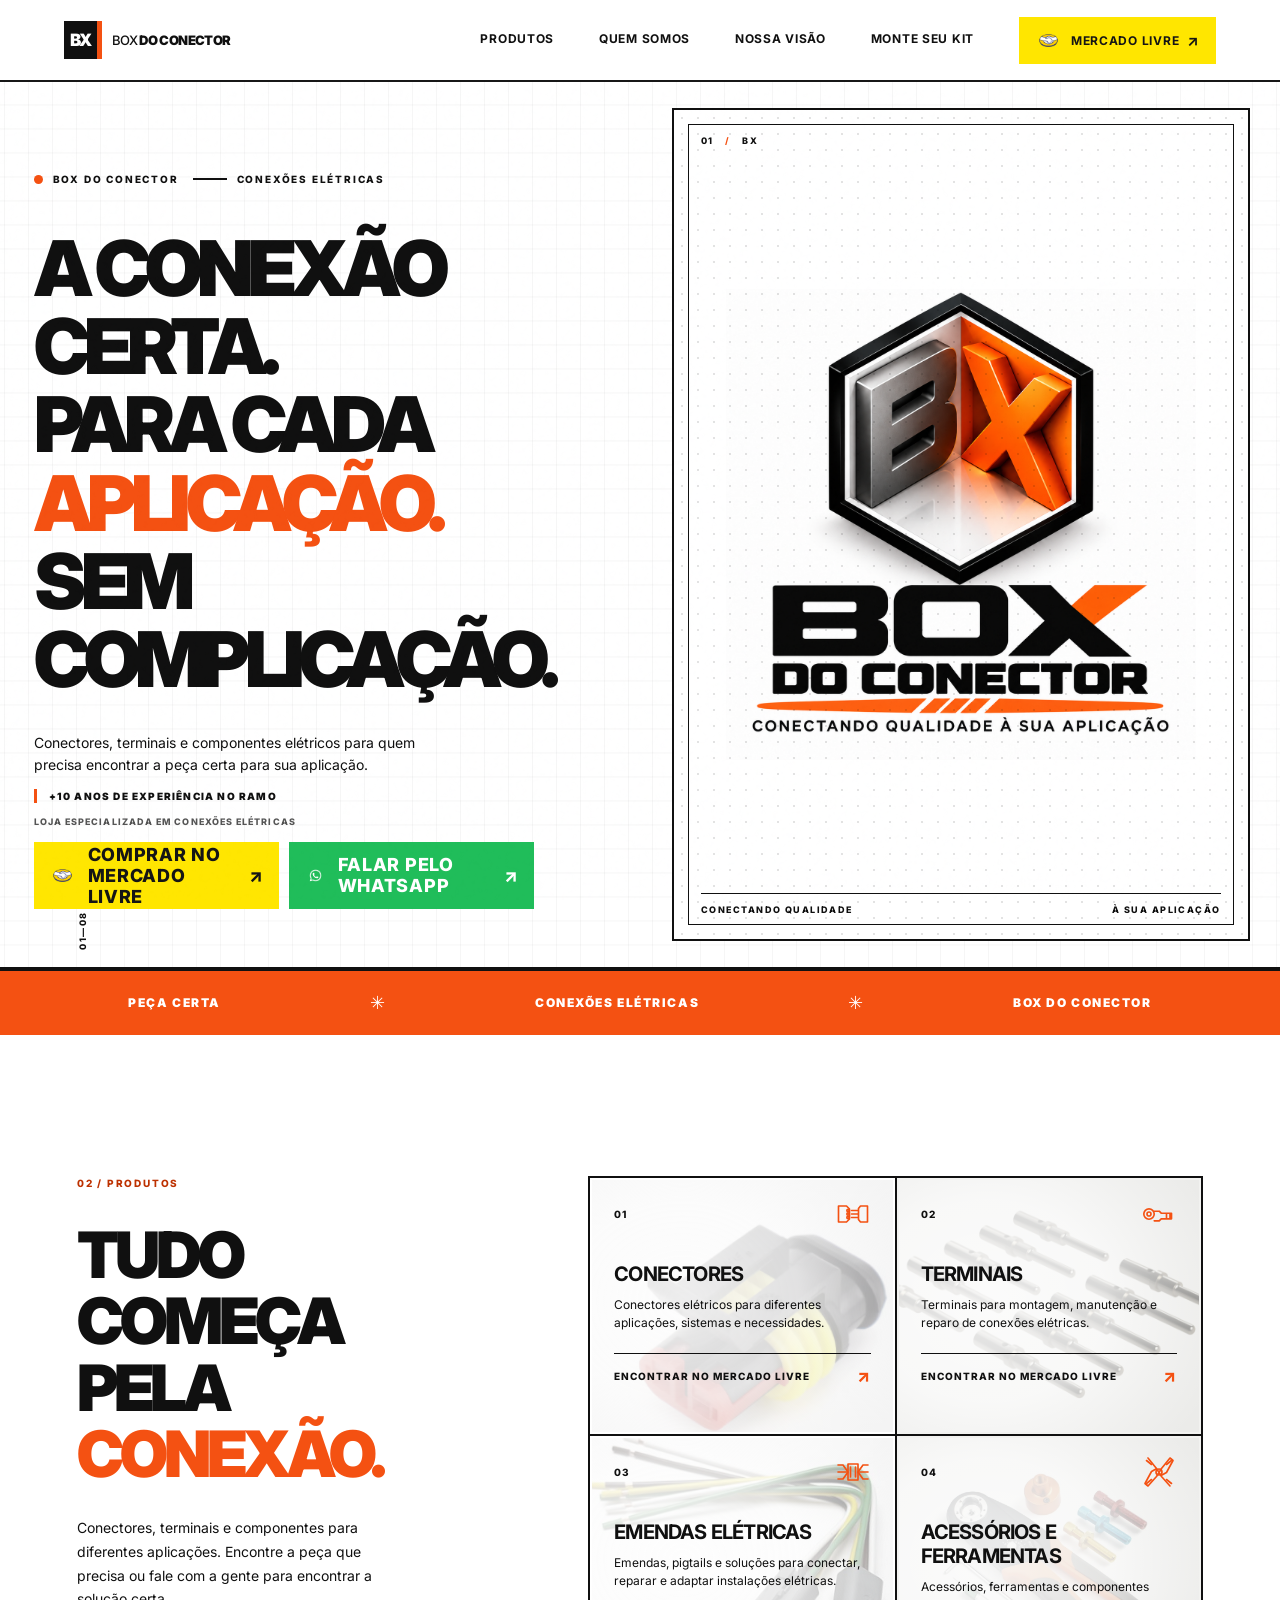
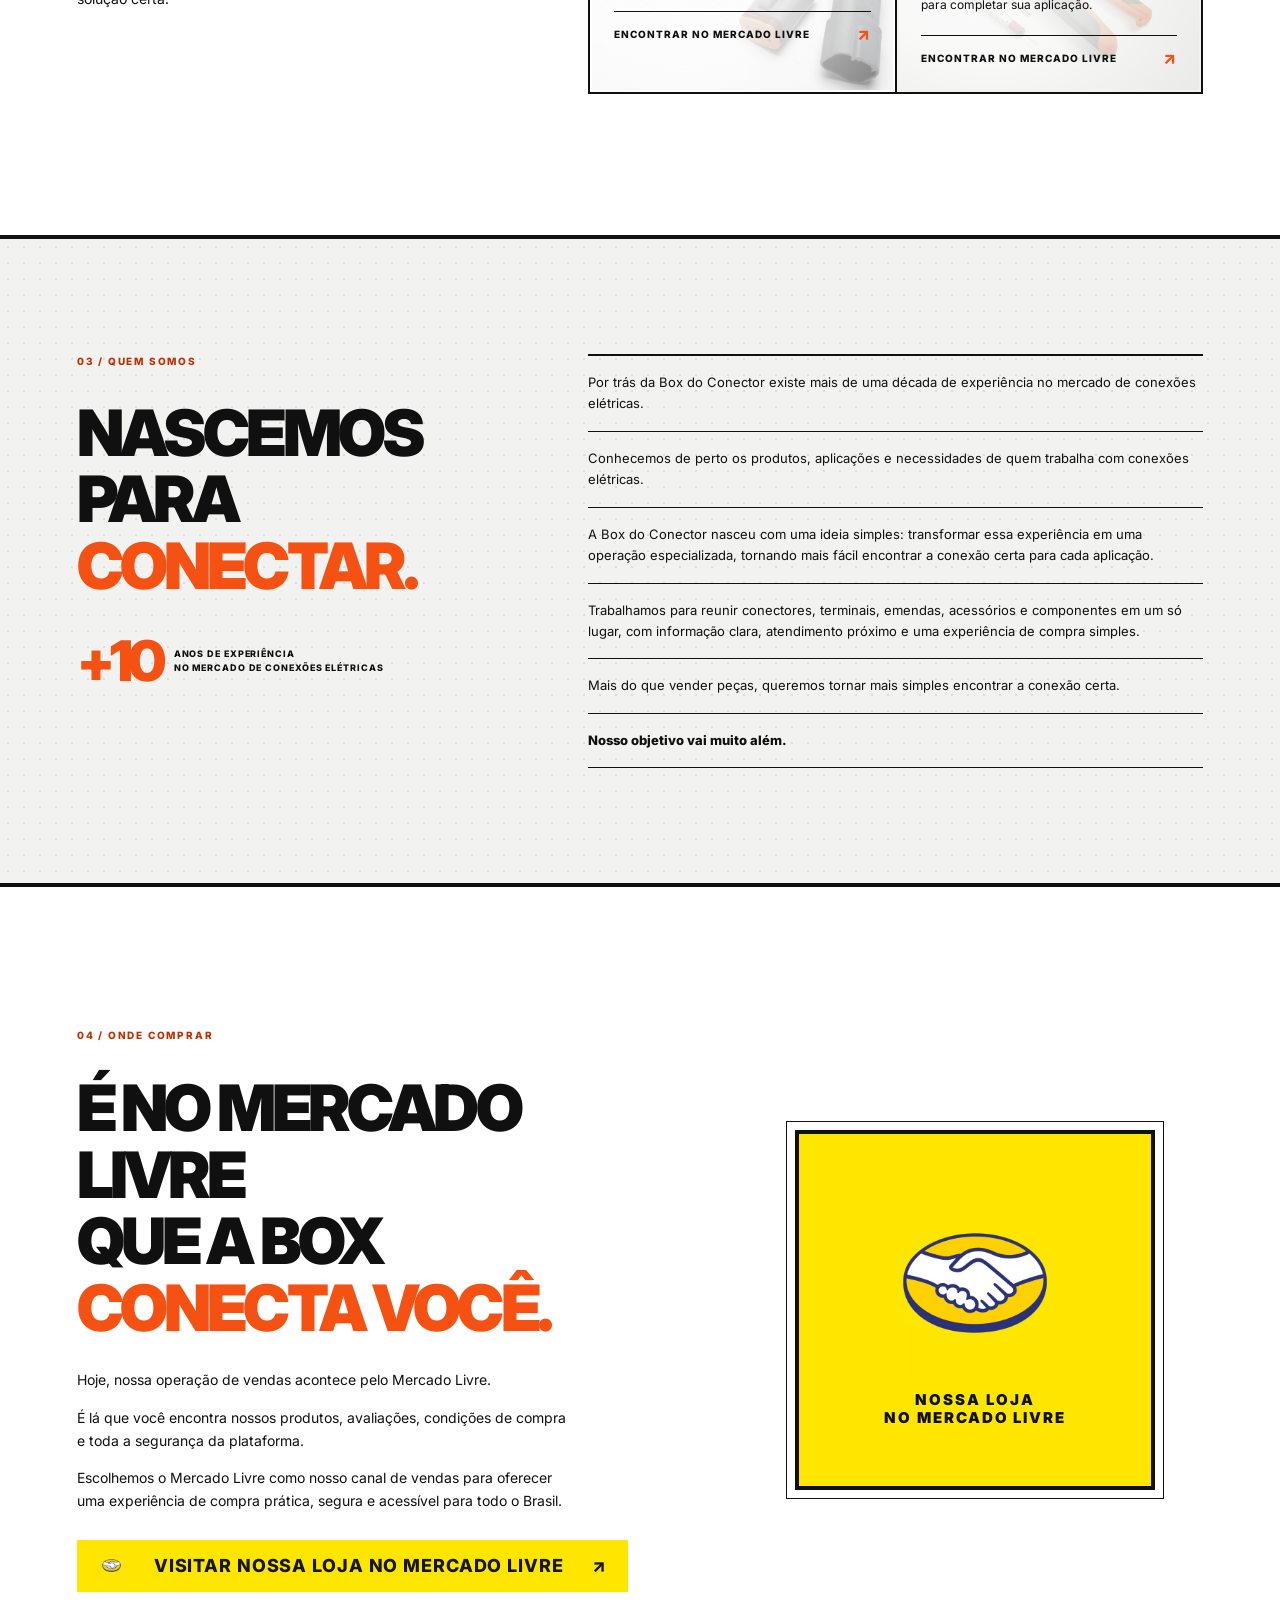
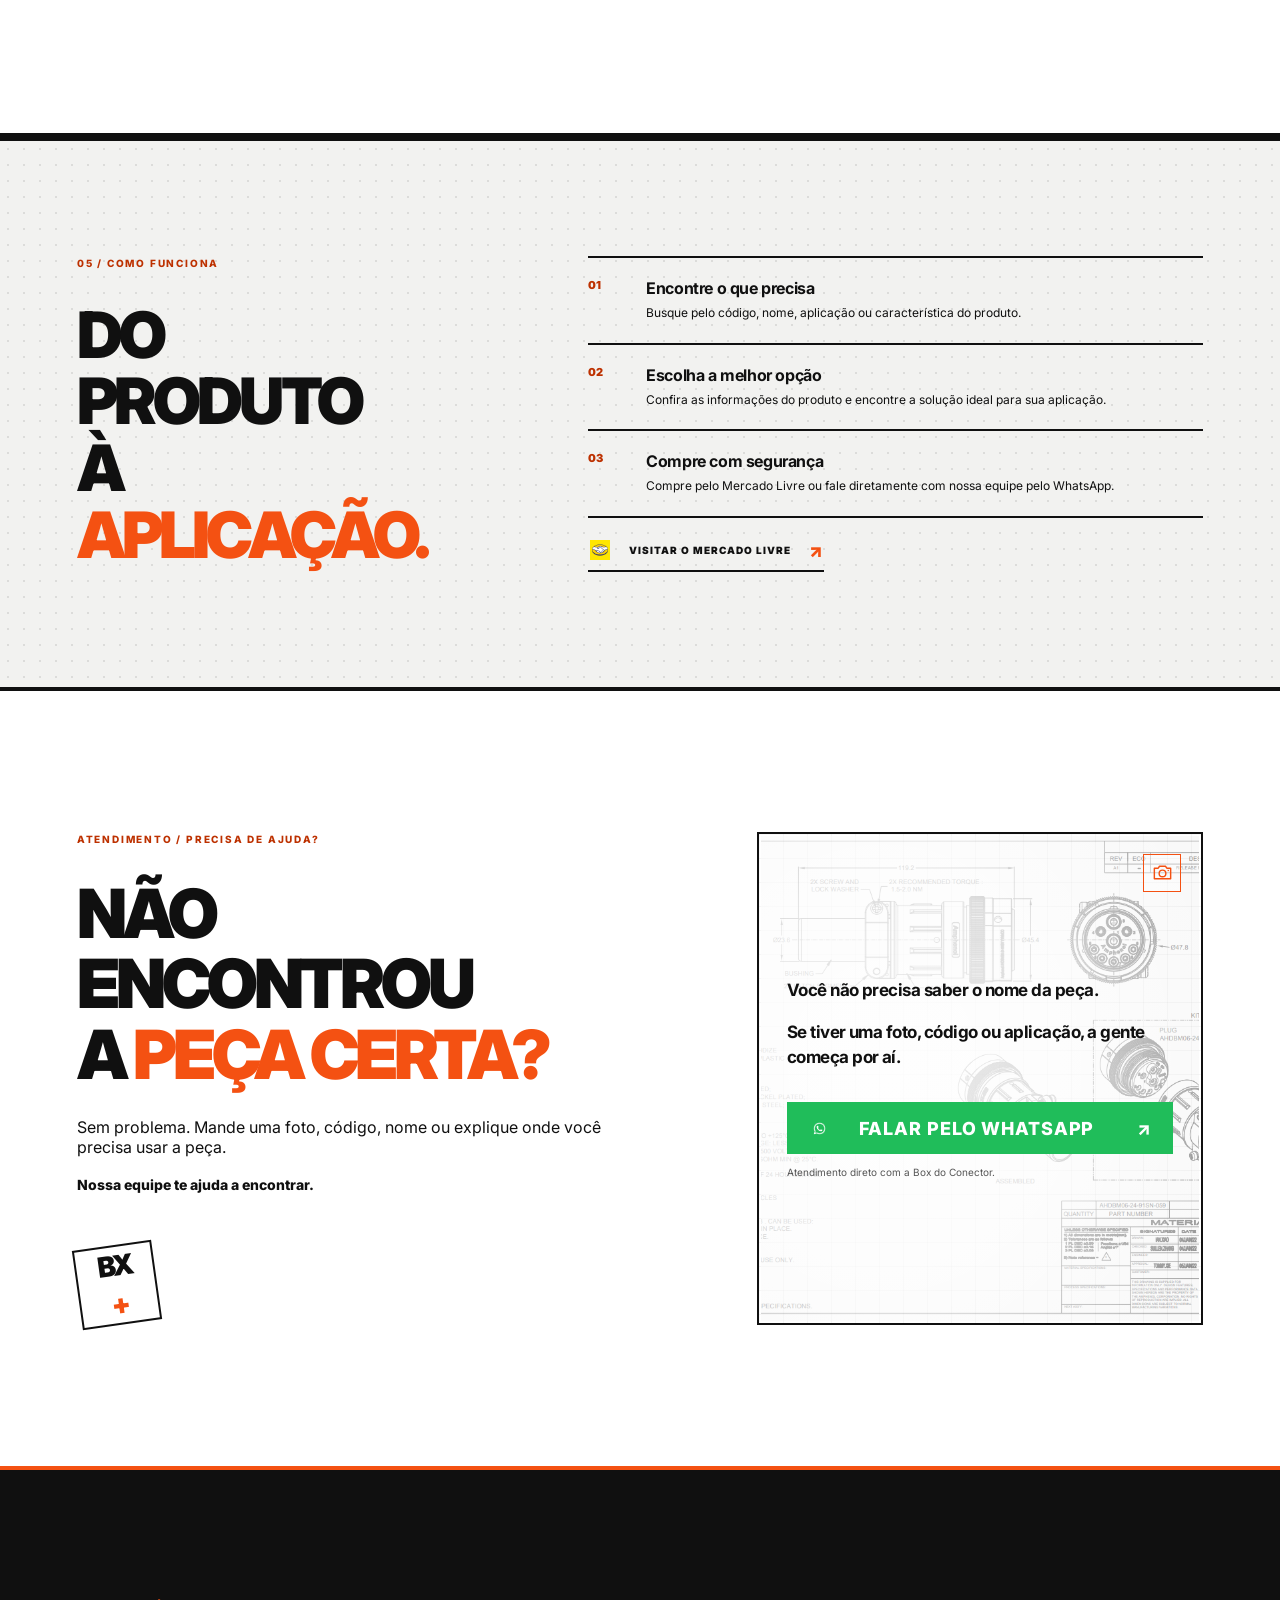
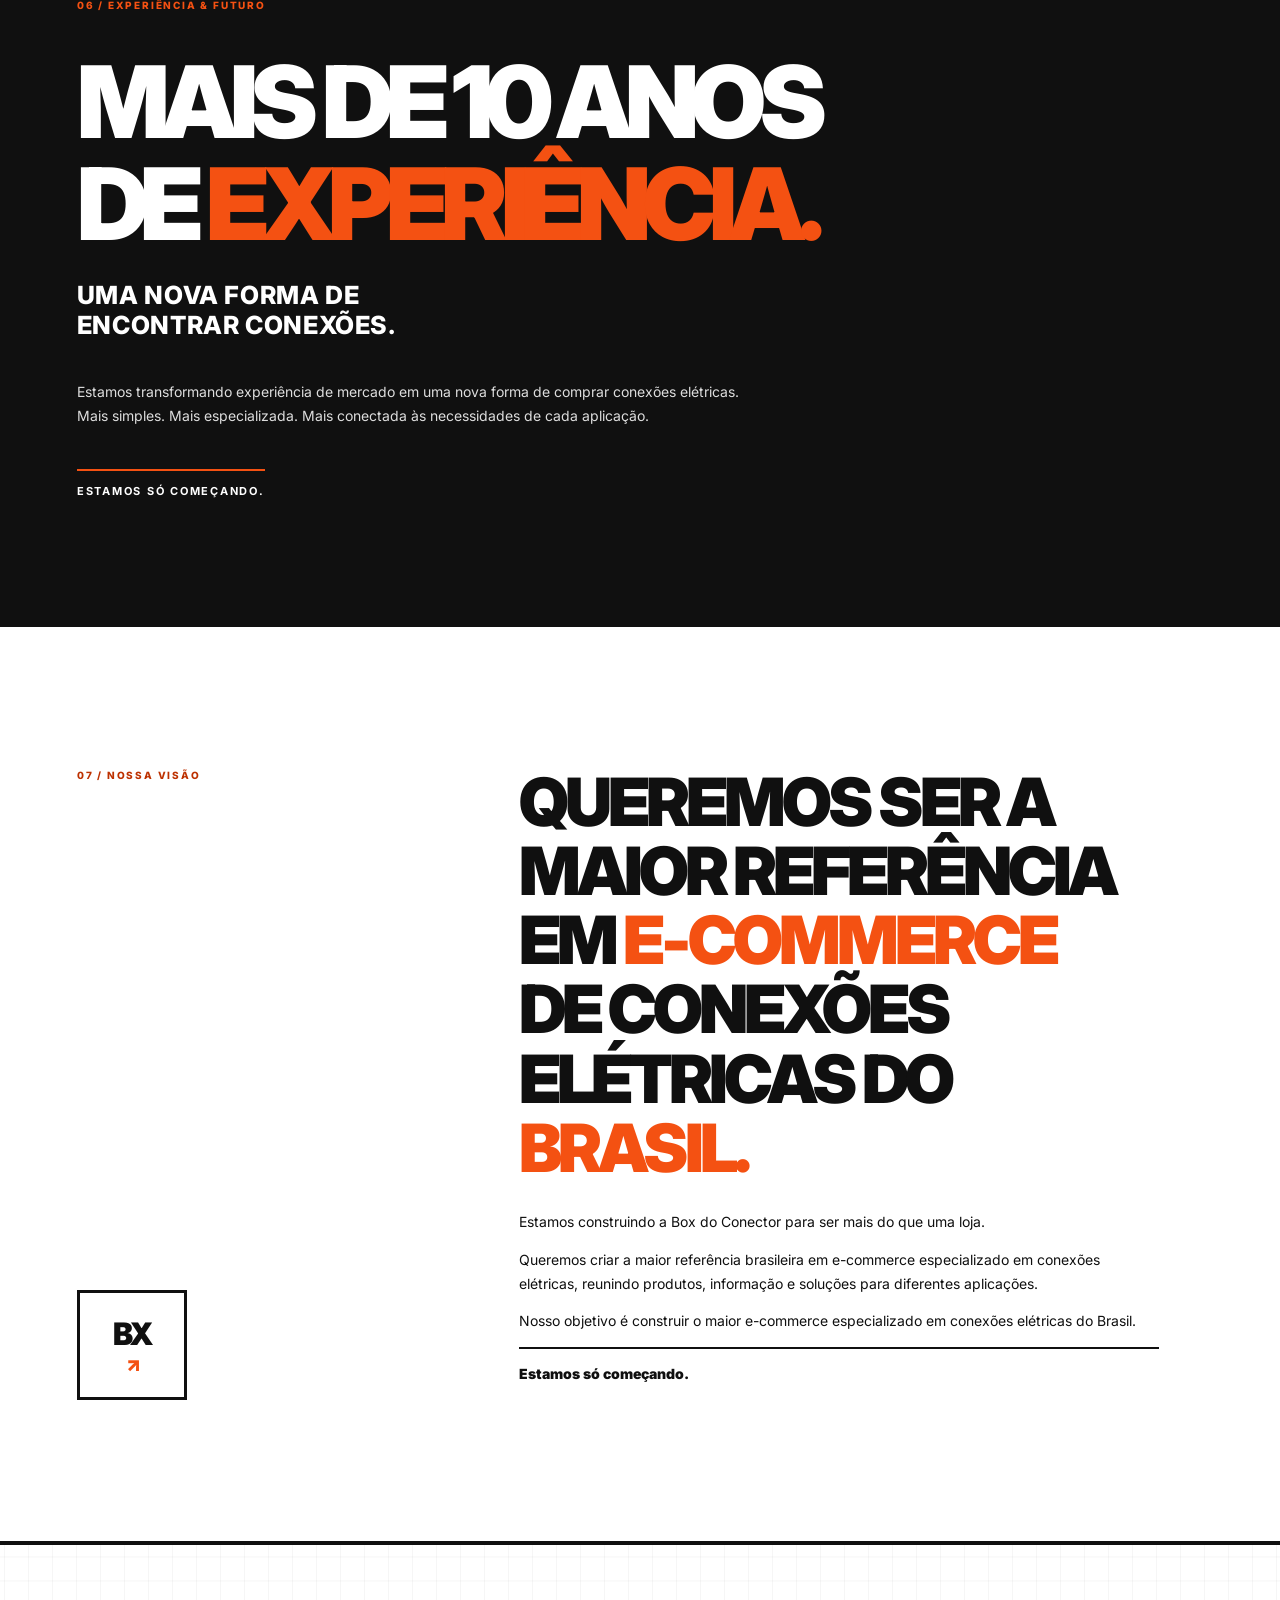
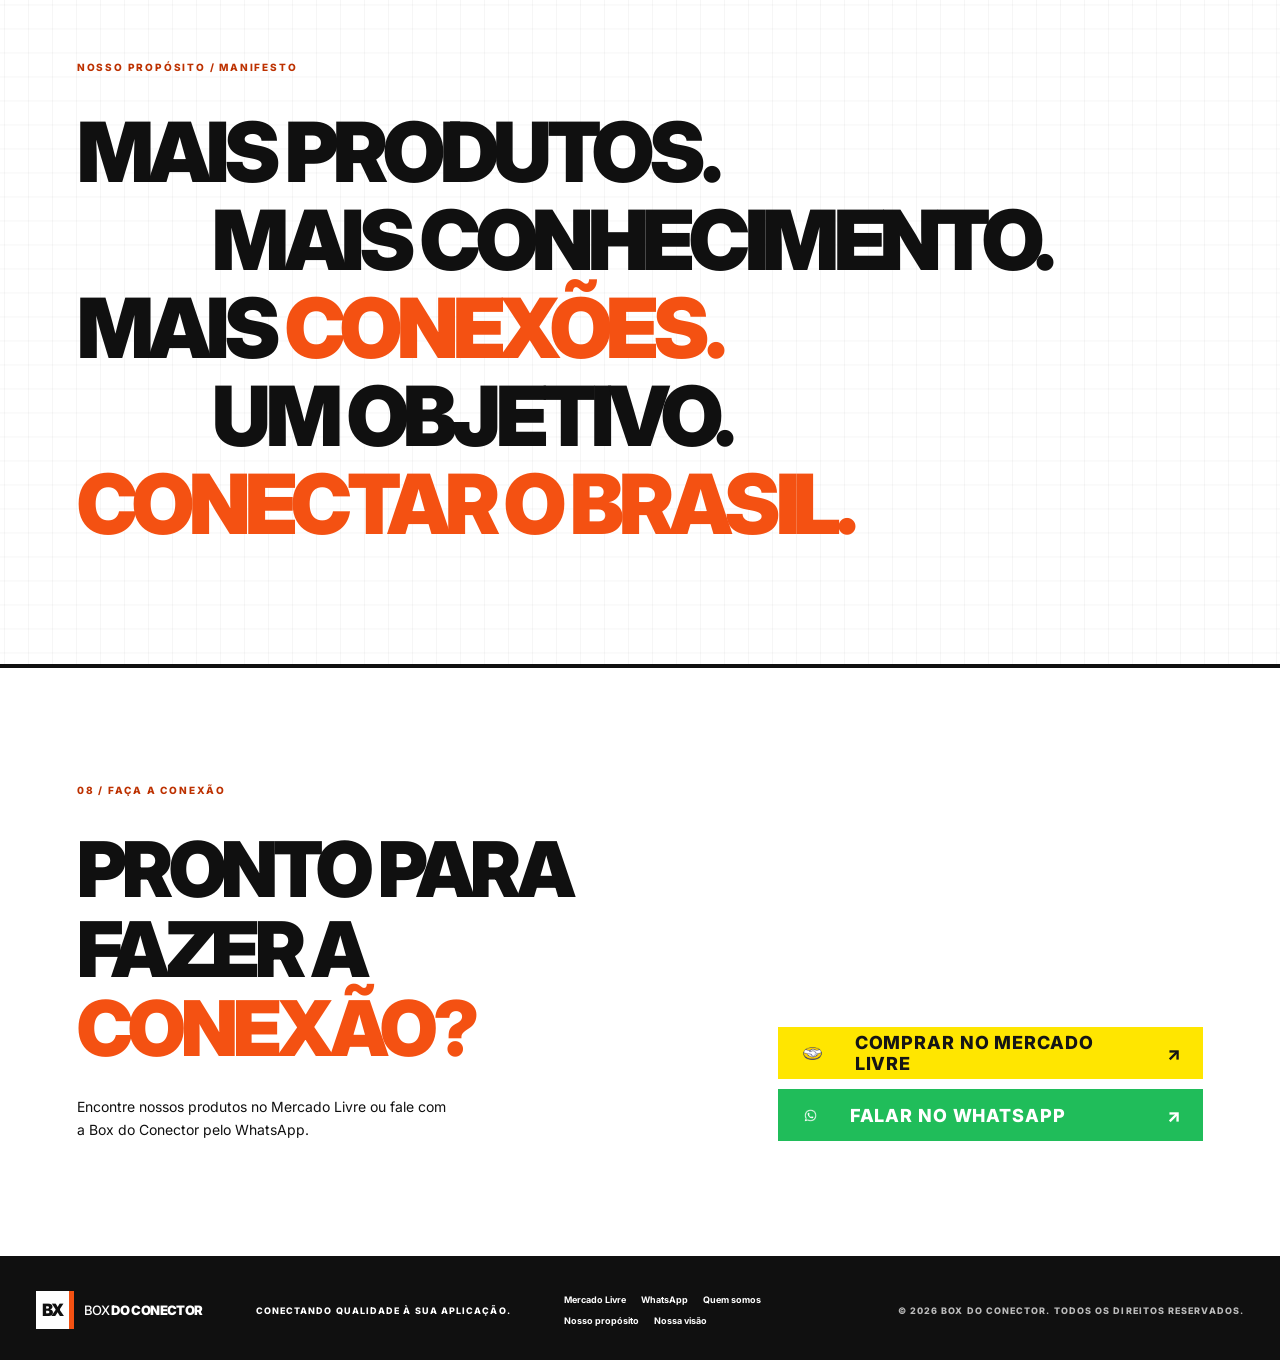
==== commit 45f14afe: "Add link to 'Monte seu kit' in navigation" ====
--- a/index.html
+++ b/index.html
@@ -27,6 +27,7 @@
         <a href="#produtos">Produtos</a>
         <a href="#quem-somos">Quem somos</a>
         <a href="#visao">Nossa visão</a>
+        <a href="monte-seu-kit.html">Monte seu kit</a>
         <a class="nav-cta button-market external-link" data-destination="mercadoLivre" target="_blank" rel="noopener noreferrer"><img class="market-icon" src="mercado-livre.avif" alt="" /><span>Mercado Livre</span><span aria-hidden="true">↗</span></a>
       </nav>
     </header>
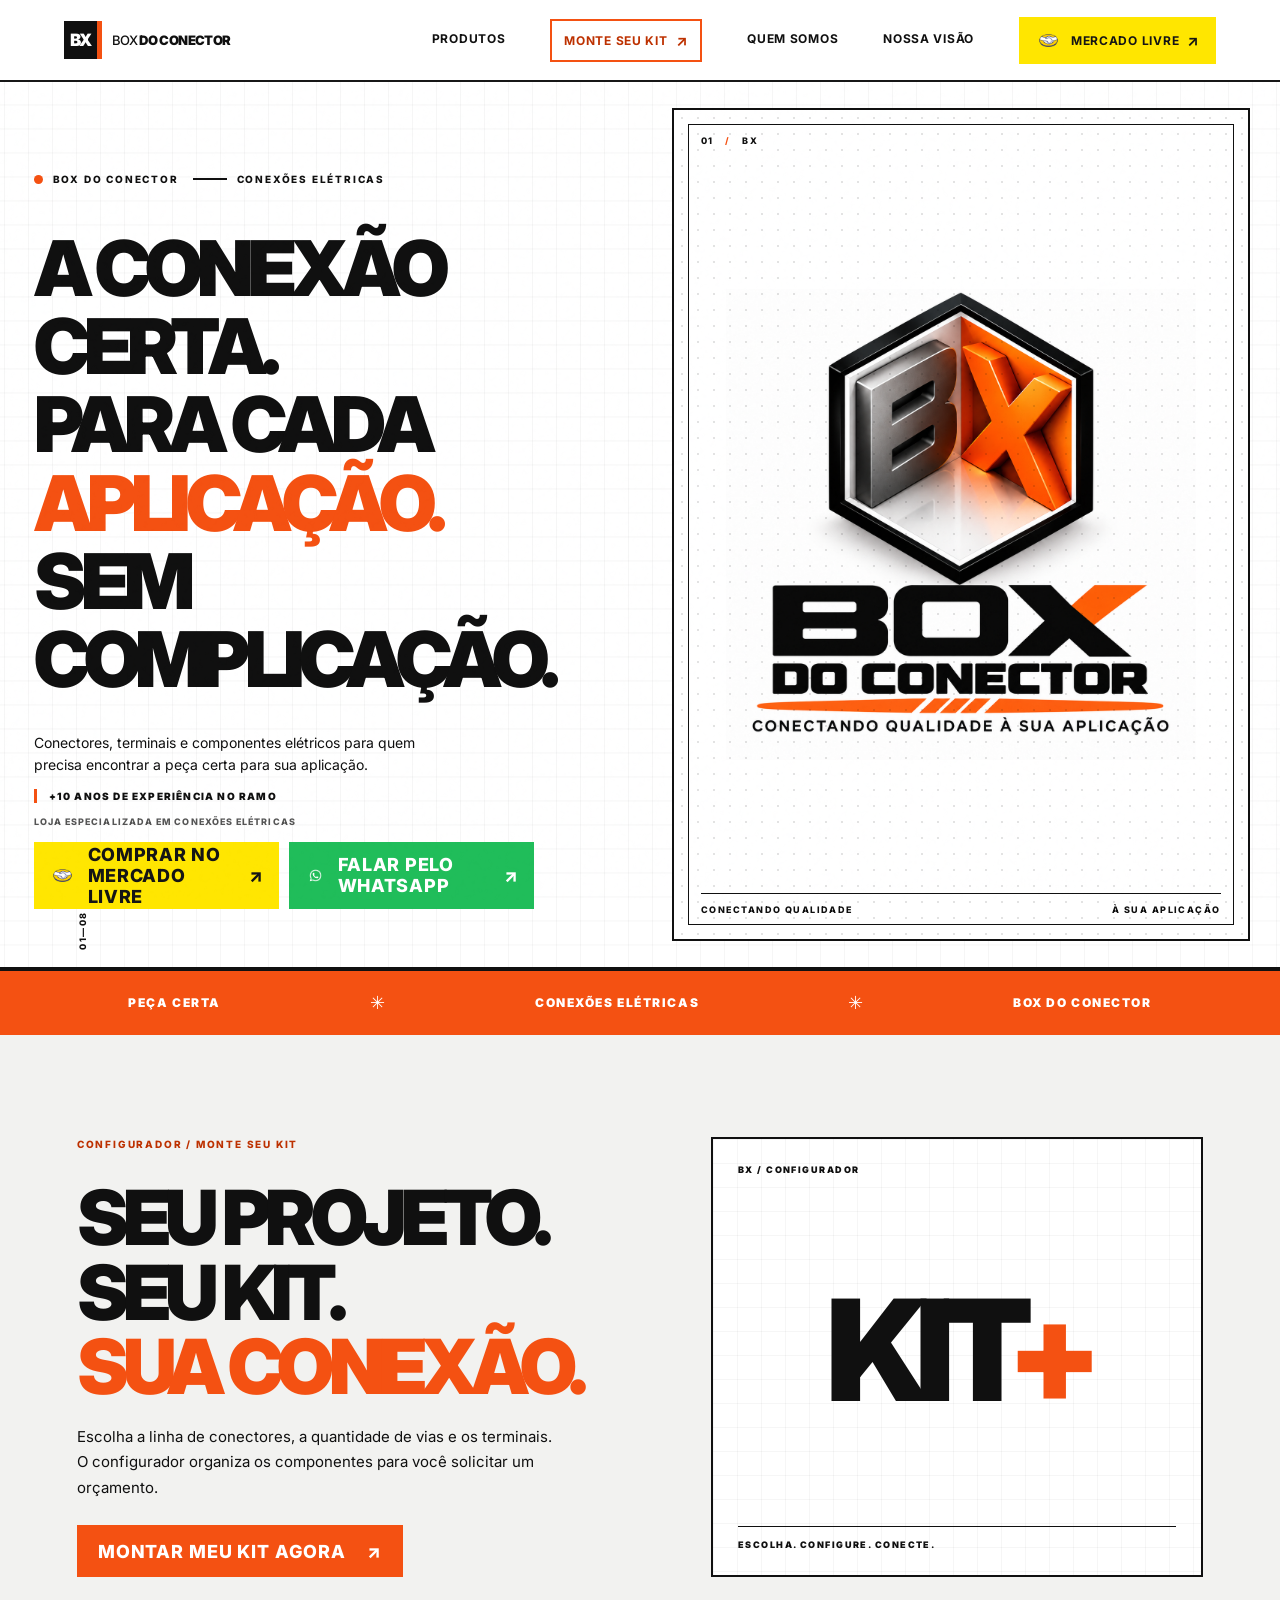
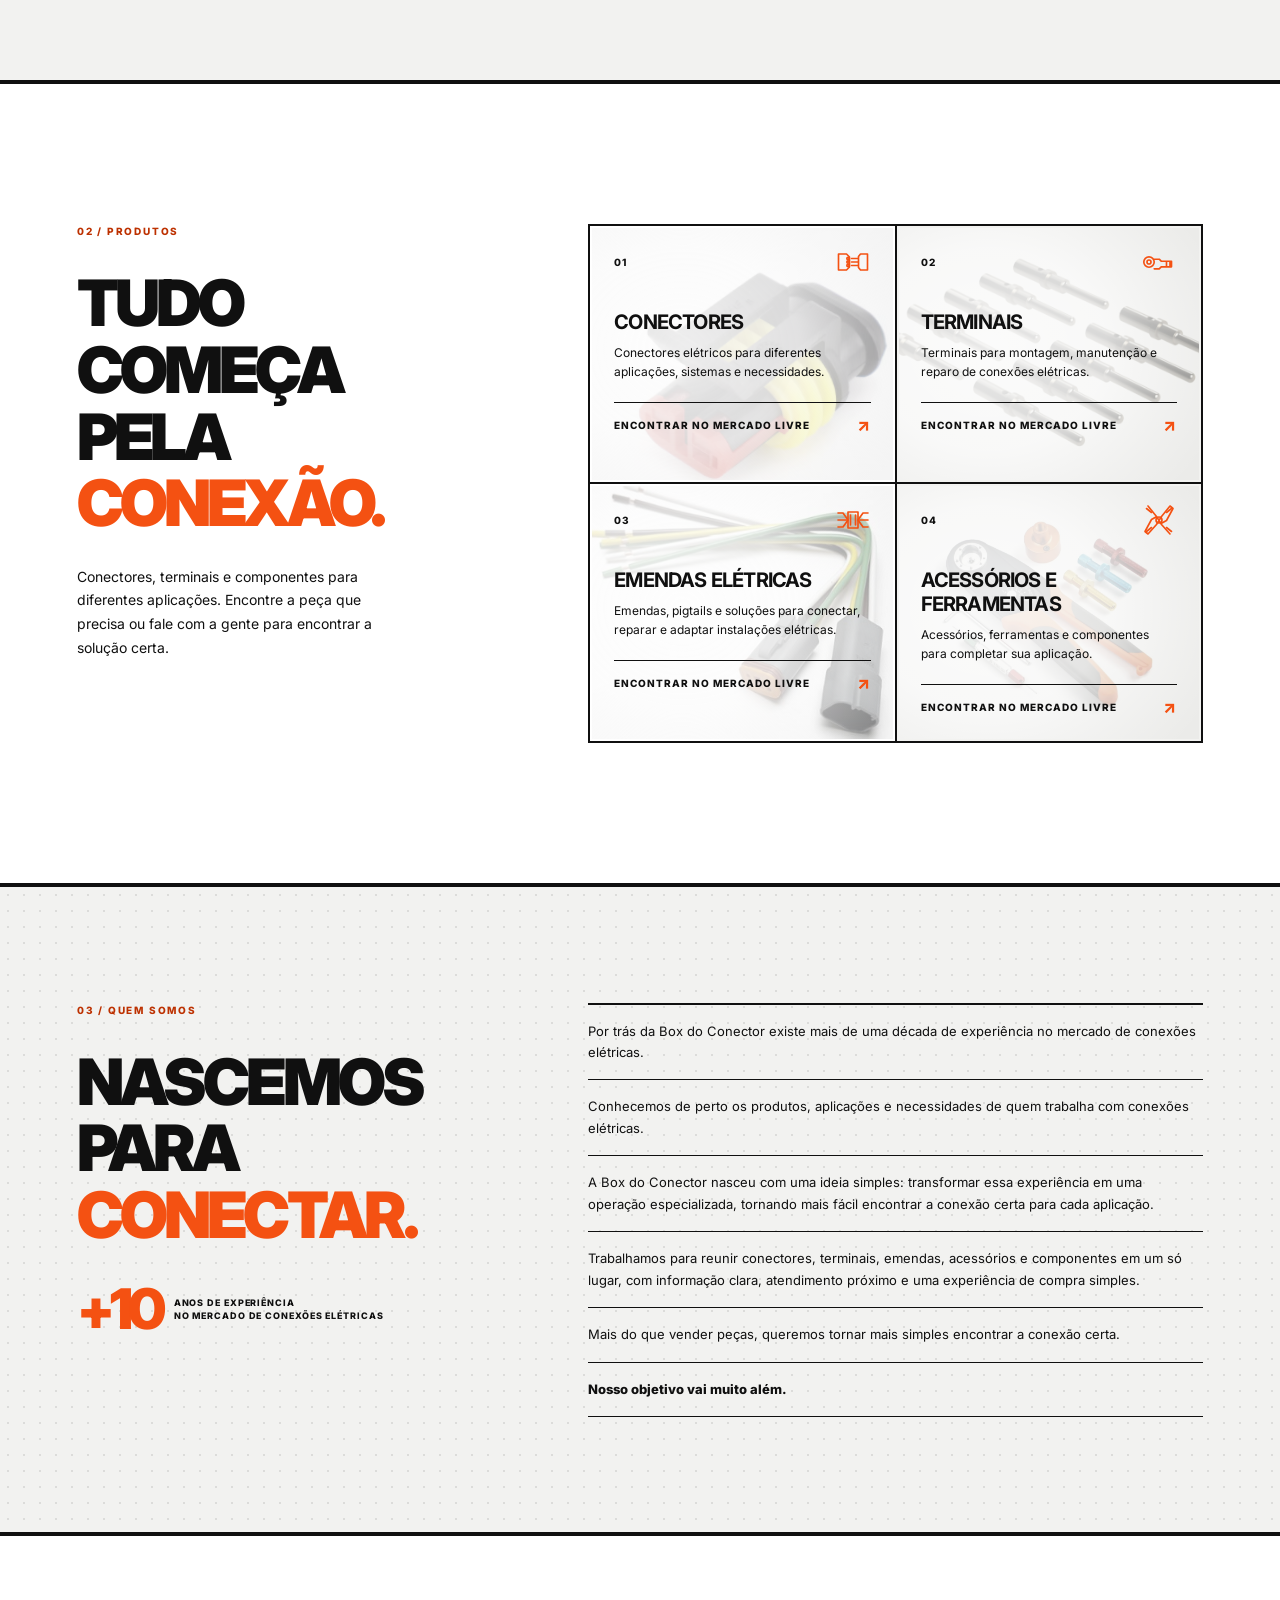
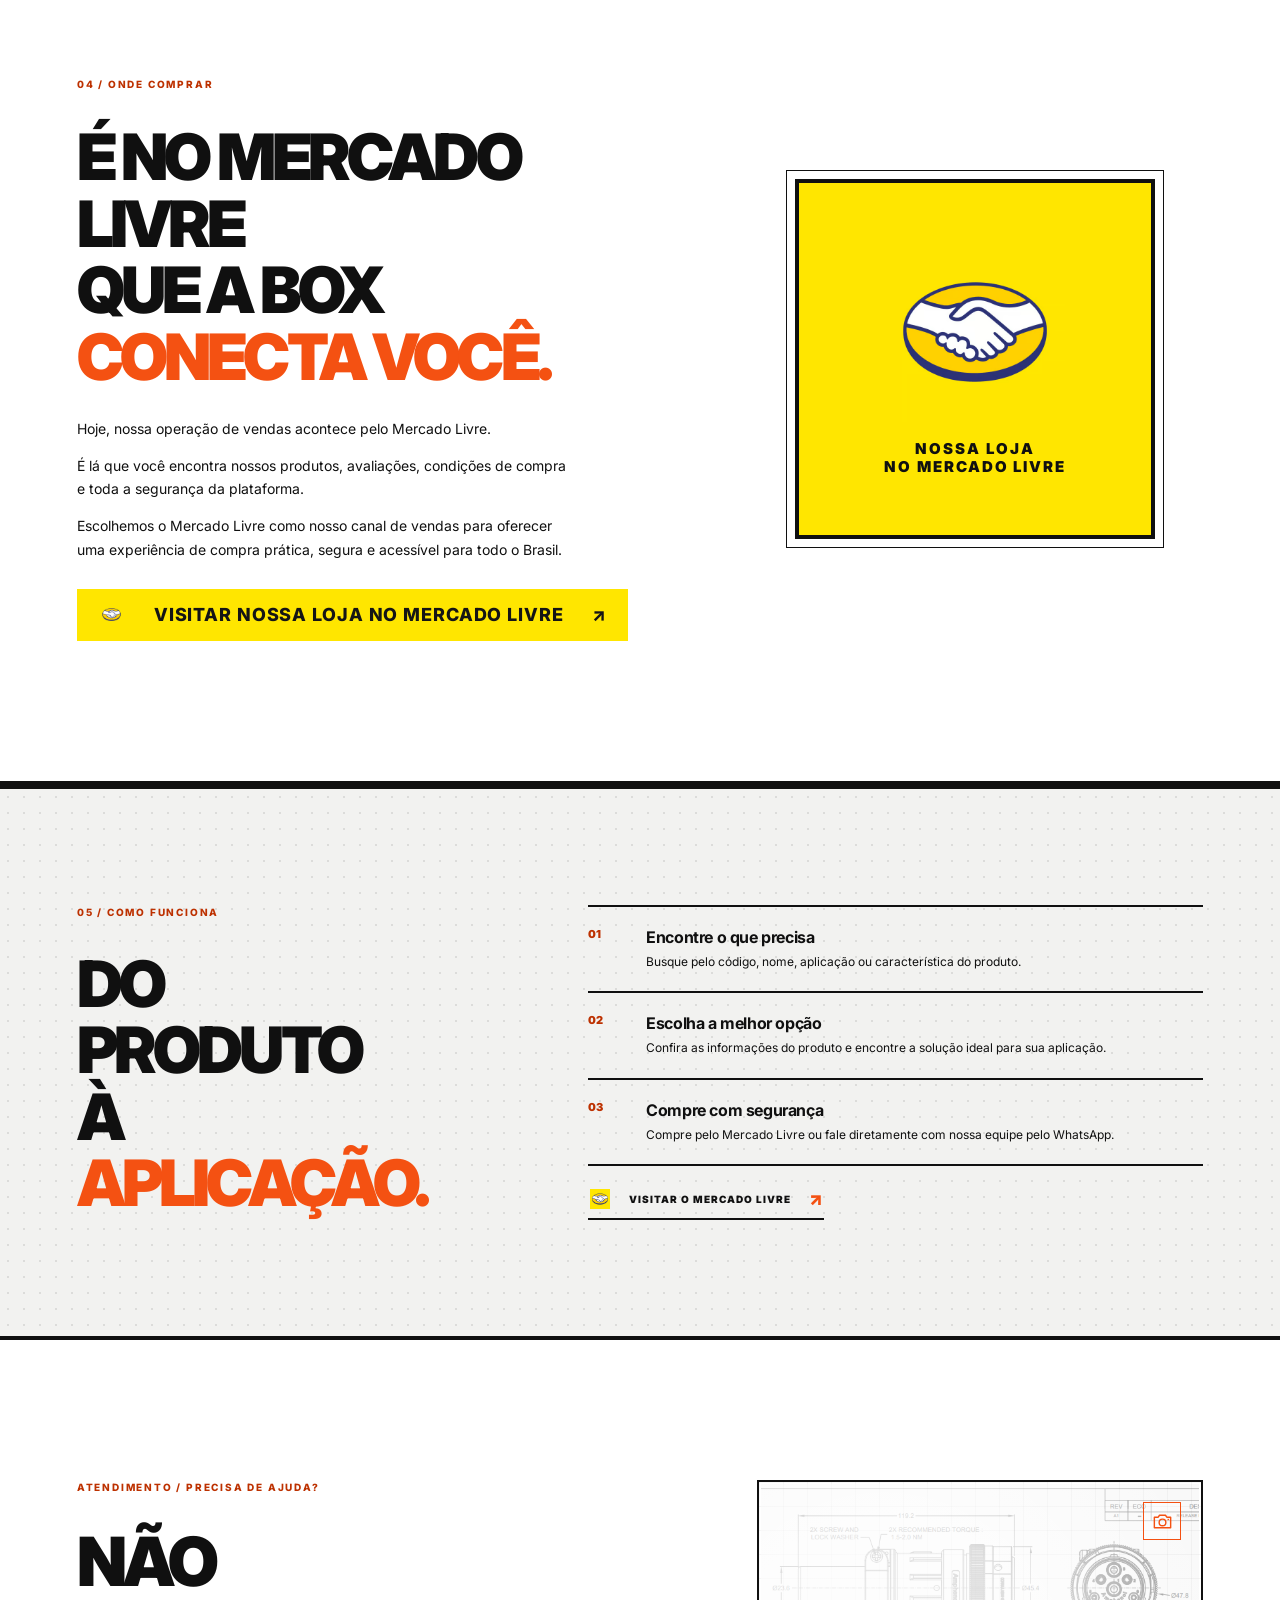
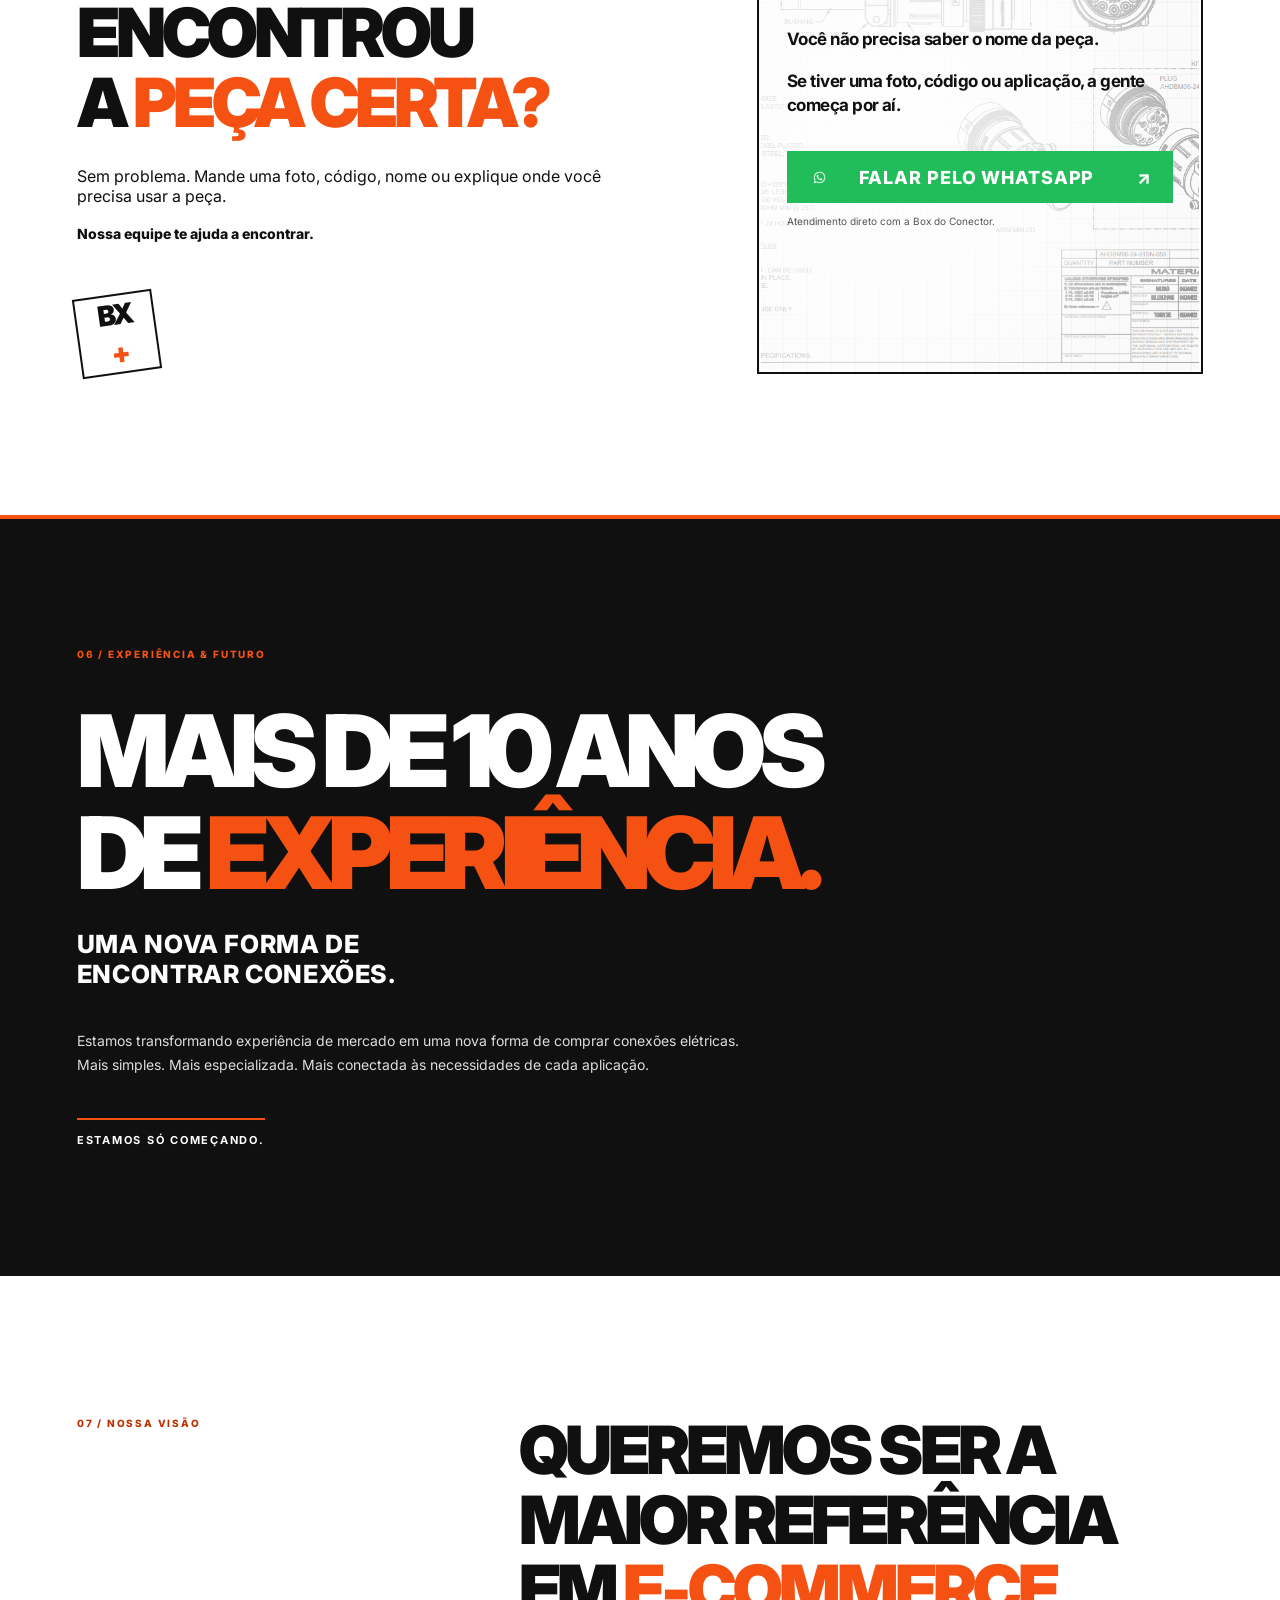
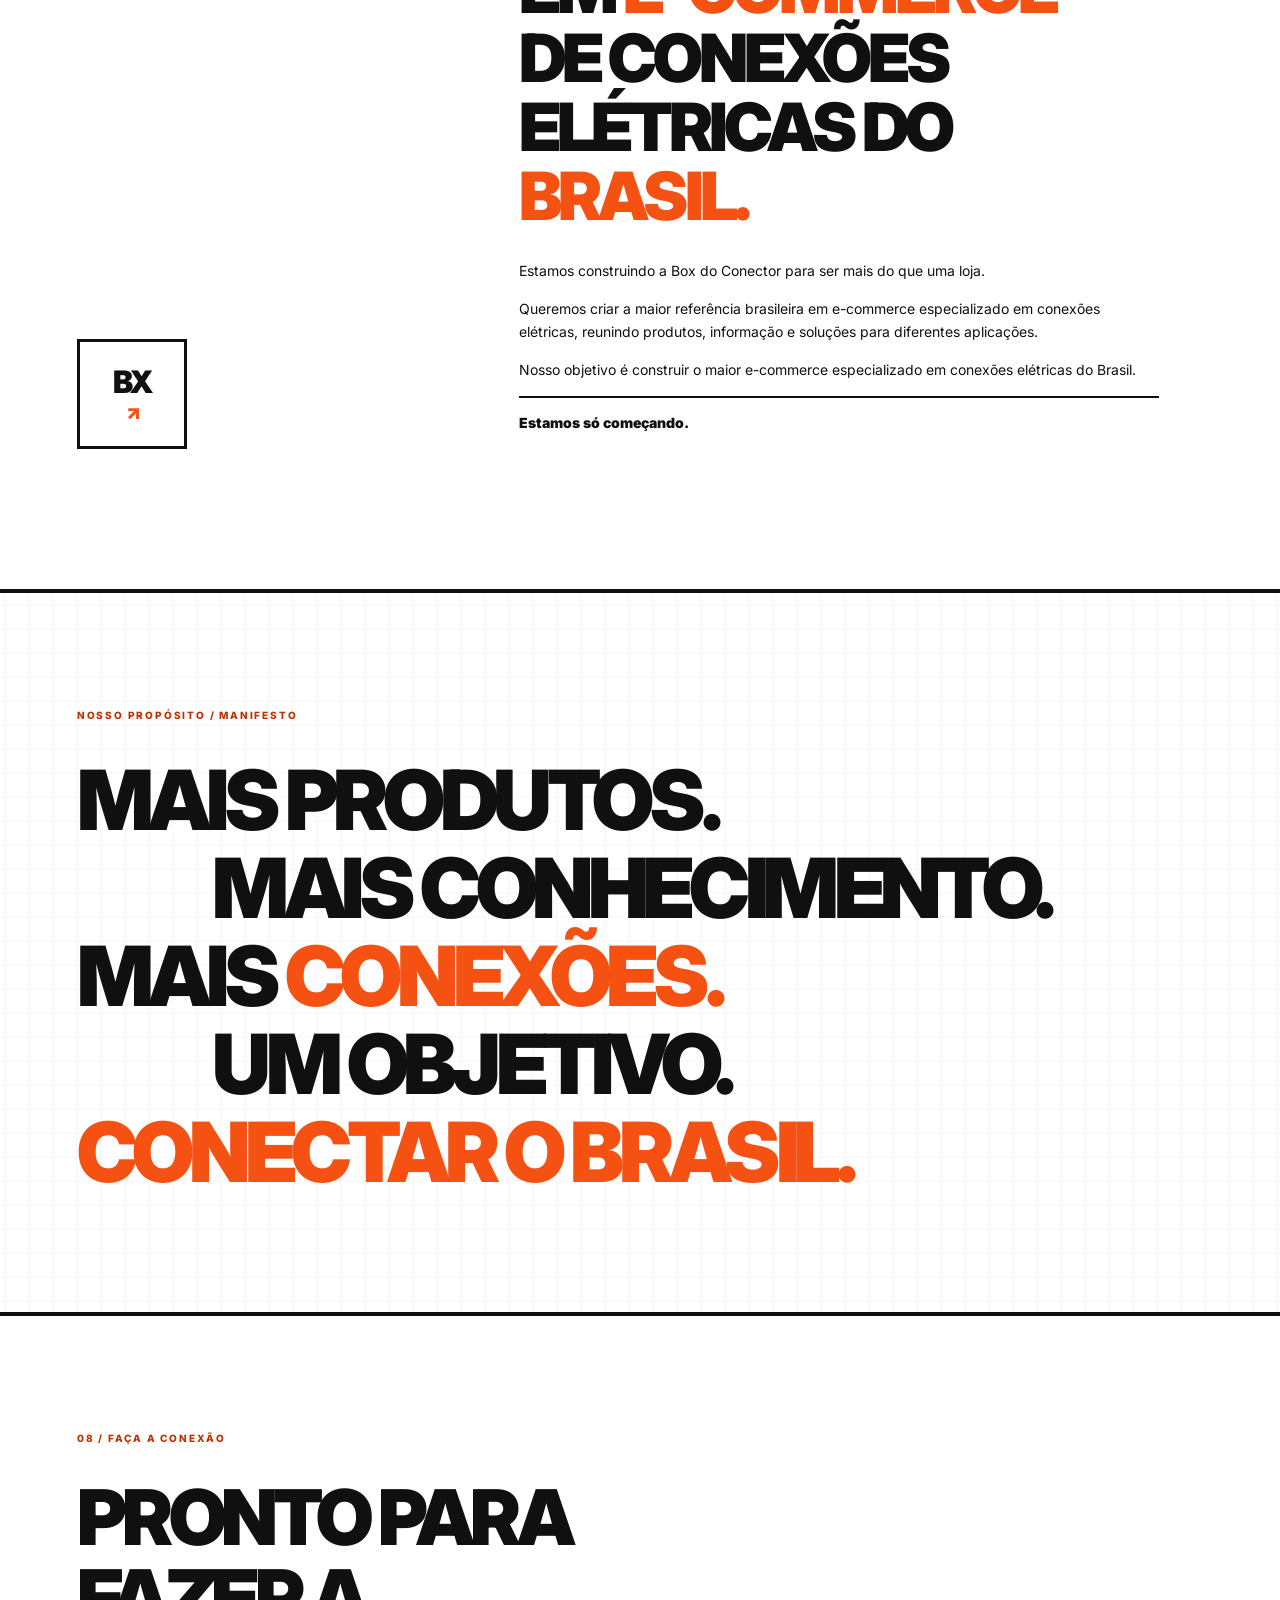
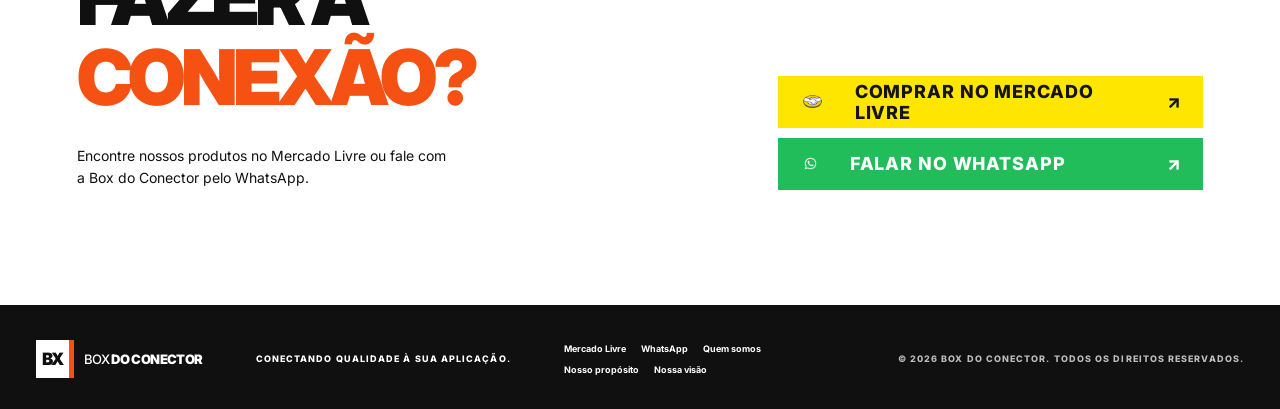
==== commit 1e7bce49: "Add files via upload" ====
--- a/index.html
+++ b/index.html
@@ -25,9 +25,9 @@
       </button>
       <nav class="site-nav" id="site-nav" aria-label="Navegação principal">
         <a href="#produtos">Produtos</a>
+        <a class="nav-kit-link" href="monte-seu-kit.html">Monte seu Kit <span aria-hidden="true">↗</span></a>
         <a href="#quem-somos">Quem somos</a>
         <a href="#visao">Nossa visão</a>
-        <a href="monte-seu-kit.html">Monte seu kit</a>
         <a class="nav-cta button-market external-link" data-destination="mercadoLivre" target="_blank" rel="noopener noreferrer"><img class="market-icon" src="mercado-livre.avif" alt="" /><span>Mercado Livre</span><span aria-hidden="true">↗</span></a>
       </nav>
     </header>
@@ -59,6 +59,20 @@
         <span>PEÇA CERTA</span><i aria-hidden="true">✳</i><span>CONEXÕES ELÉTRICAS</span><i aria-hidden="true">✳</i><span>BOX DO CONECTOR</span>
       </section>
 
+      <section class="kit-feature" aria-labelledby="kit-feature-title">
+        <div class="kit-feature-copy">
+          <p class="section-number">CONFIGURADOR / MONTE SEU KIT</p>
+          <h2 id="kit-feature-title">SEU PROJETO.<br />SEU KIT.<br /><span>SUA CONEXÃO.</span></h2>
+          <p>Escolha a linha de conectores, a quantidade de vias e os terminais. O configurador organiza os componentes para você solicitar um orçamento.</p>
+          <a class="button button-kit" href="monte-seu-kit.html"><span>Montar meu kit agora</span><span aria-hidden="true">↗</span></a>
+        </div>
+        <div class="kit-feature-aside" aria-hidden="true">
+          <span class="kit-feature-index">BX / CONFIGURADOR</span>
+          <span class="kit-feature-mark">KIT<span>+</span></span>
+          <span class="kit-feature-caption">ESCOLHA. CONFIGURE. CONECTE.</span>
+        </div>
+      </section>
+
       <section class="section solutions" id="produtos" aria-labelledby="products-title">
         <div class="section-heading">
           <p class="section-number">02 / PRODUTOS</p>
--- a/styles.css
+++ b/styles.css
@@ -28,6 +28,9 @@
 .site-nav a:not(.nav-cta) { height: 100%; display: grid; align-items: center; border-bottom: 3px solid transparent; transition: border-color .15s; }
 .site-nav a:not(.nav-cta):hover { border-color: var(--orange); }
 .nav-cta { padding: 10px 14px; transition: background .15s; }
+.site-nav .nav-kit-link { display: inline-flex !important; align-items: center; gap: 8px; height: auto !important; padding: 10px 12px; border: 2px solid var(--orange) !important; color: var(--orange-dark); }
+.site-nav .nav-kit-link span { font-size: 15px; }
+.site-nav .nav-kit-link:hover { background: var(--orange); color: #fff; }
 .menu-toggle { display: none; }
 .hero { max-width: var(--content); margin: auto; min-height: 650px; display: grid; grid-template-columns: 1.05fr .95fr; position: relative; border-bottom: 4px solid var(--ink); }
 .swiss-grid { background-image: linear-gradient(rgba(0,0,0,.035) 1px, transparent 1px), linear-gradient(90deg, rgba(0,0,0,.035) 1px, transparent 1px); background-size: 24px 24px; background-position: center; }
@@ -55,6 +58,18 @@
 .hero-index { position: absolute; bottom: 17px; left: 6%; font-size: 9px; letter-spacing: .18em; font-weight: 800; writing-mode: vertical-rl; transform: rotate(180deg); }
 .ticker { min-height: 64px; padding: 12px 5%; display: flex; align-items: center; justify-content: space-around; gap: 20px; background: var(--orange); color: #fff; font-size: 12px; font-weight: 900; letter-spacing: .13em; }
 .ticker i { font-size: 18px; font-style: normal; }
+.kit-feature { max-width: var(--content); margin: auto; padding: clamp(56px, 8vw, 108px) 6%; display: grid; grid-template-columns: 1.05fr .95fr; gap: 8%; align-items: stretch; border-bottom: 4px solid var(--ink); background: var(--muted); }
+.kit-feature-copy { align-self: center; }
+.kit-feature h2 { margin: 28px 0 20px; font-size: clamp(42px, 6vw, 76px); line-height: .98; letter-spacing: -.075em; font-weight: 900; }
+.kit-feature h2 span { color: var(--orange); }
+.kit-feature-copy > p:not(.section-number) { max-width: 480px; margin-bottom: 25px; font-size: 15px; line-height: 1.7; }
+.button-kit { background: var(--orange); border-color: var(--orange); color: #fff; gap: 22px; }
+.button-kit:hover { background: var(--ink); border-color: var(--ink); }
+.kit-feature-aside { min-height: 300px; padding: 25px; border: 2px solid var(--ink); background-color: var(--paper); background-image: linear-gradient(rgba(0,0,0,.035) 1px, transparent 1px), linear-gradient(90deg, rgba(0,0,0,.035) 1px, transparent 1px); background-size: 24px 24px; display: flex; flex-direction: column; justify-content: space-between; }
+.kit-feature-index, .kit-feature-caption { font-size: 9px; letter-spacing: .16em; font-weight: 900; }
+.kit-feature-mark { align-self: center; font-size: clamp(74px, 11vw, 145px); line-height: .85; letter-spacing: -.1em; font-weight: 900; }
+.kit-feature-mark span { color: var(--orange); }
+.kit-feature-caption { border-top: 1px solid var(--ink); padding-top: 12px; }
 .section { max-width: var(--content); margin: auto; padding: clamp(80px, 11vw, 150px) 6%; }
 .solutions { display: grid; grid-template-columns: .8fr 1.2fr; gap: 9%; }
 .section-number { color: var(--orange-dark); }
@@ -200,6 +215,7 @@
   .site-nav { display: none; position: absolute; top: 68px; left: 0; right: 0; height: auto; padding: 14px 20px 20px; background: white; border-bottom: 2px solid var(--ink); flex-direction: column; align-items: stretch; gap: 0; }
   .site-nav.is-open { display: flex; }
   .site-nav a:not(.nav-cta) { min-height: 48px; border-bottom: 1px solid #aaa; }
+  .site-nav .nav-kit-link { min-height: 48px; margin: 6px 0; justify-content: space-between; }
   .nav-cta { margin-top: 12px; text-align: center; }
   .hero { min-height: 0; display: flex; flex-direction: column; }
   .hero-copy { min-height: 495px; padding: 48px 24px 30px; }
@@ -216,6 +232,9 @@
   .hero-index { left: auto; right: 22px; bottom: 13px; writing-mode: initial; transform: none; }
   .ticker { min-height: 56px; padding: 10px 14px; justify-content: center; gap: 12px; font-size: 9px; letter-spacing: .07em; white-space: nowrap; overflow: hidden; }
   .ticker i { font-size: 14px; }
+  .kit-feature { display: block; padding: 66px 22px; }
+  .kit-feature h2 { font-size: clamp(42px, 12vw, 64px); }
+  .kit-feature-aside { min-height: 220px; margin-top: 34px; }
   .section { padding: 78px 22px; }
   .solutions, .process, .contact { display: block; }
   .section-heading h2, .process-title h2, .contact h2 { font-size: clamp(42px, 12vw, 62px); }
